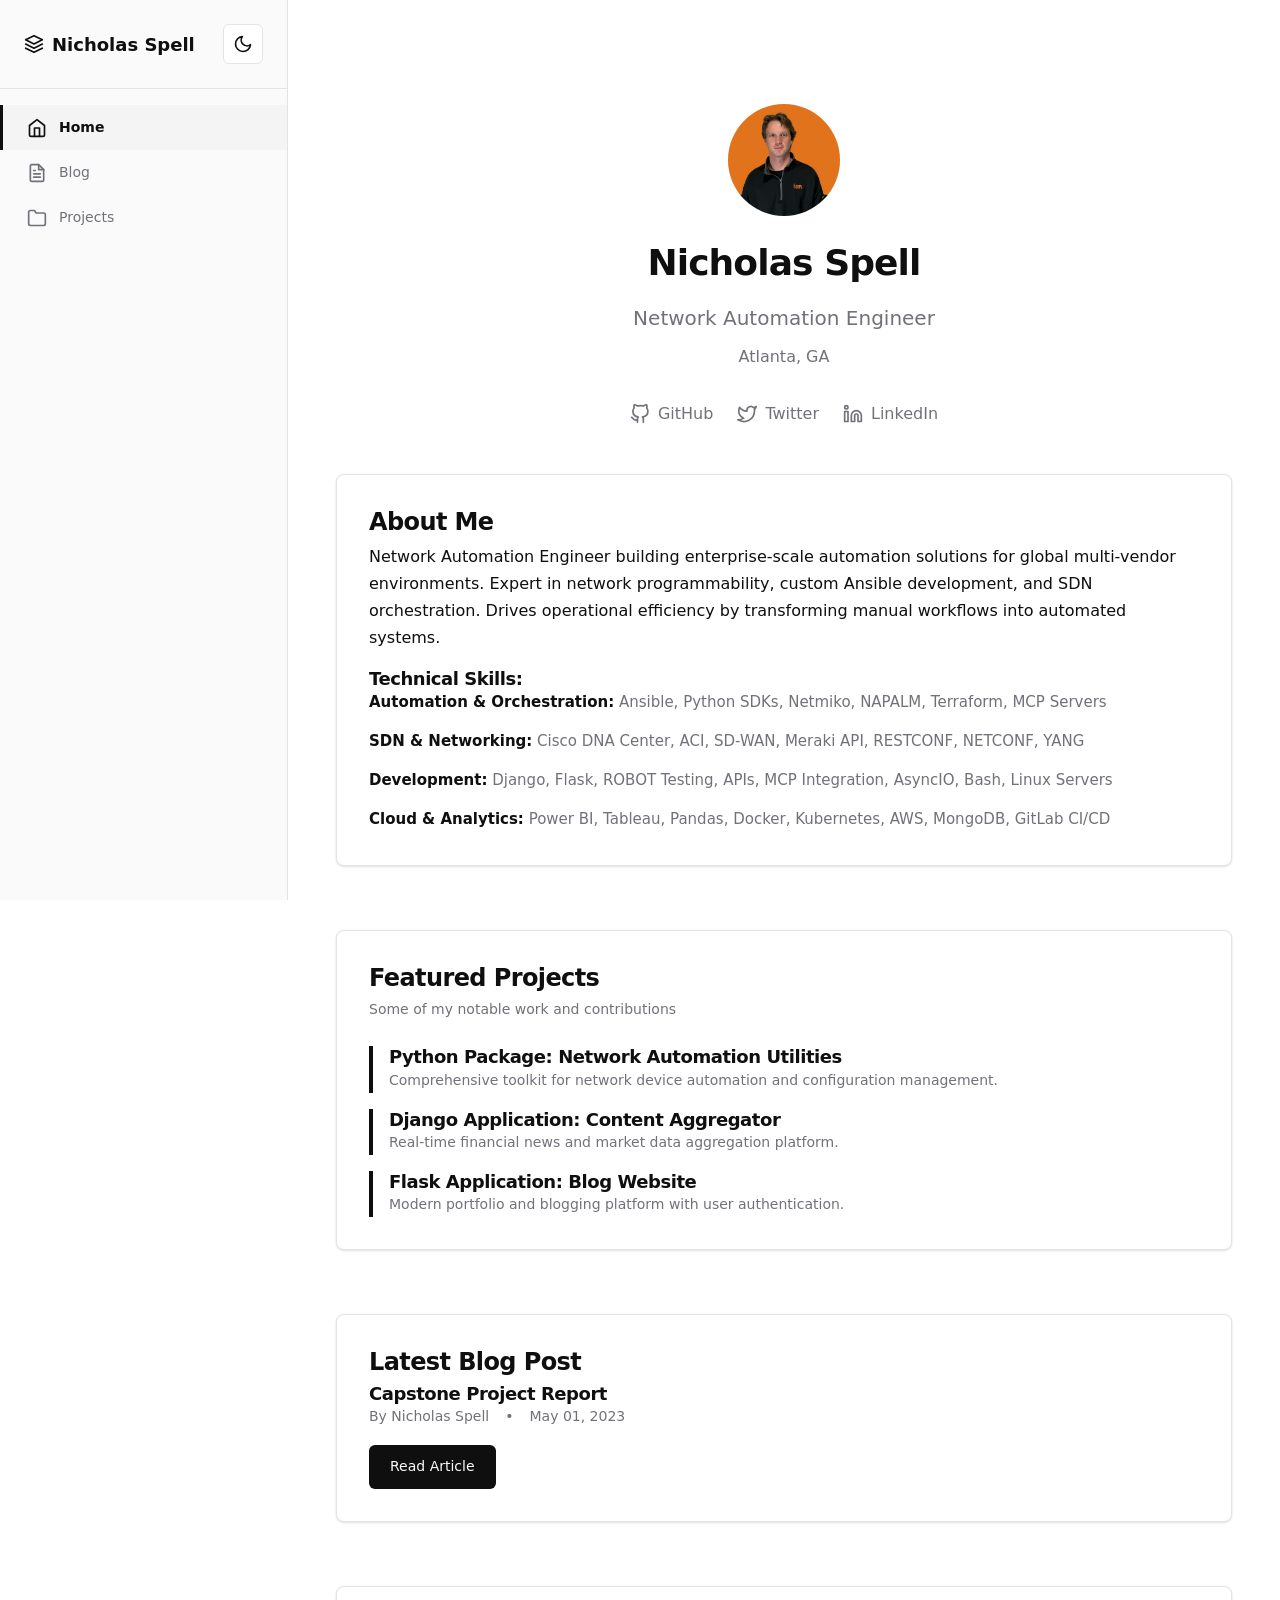
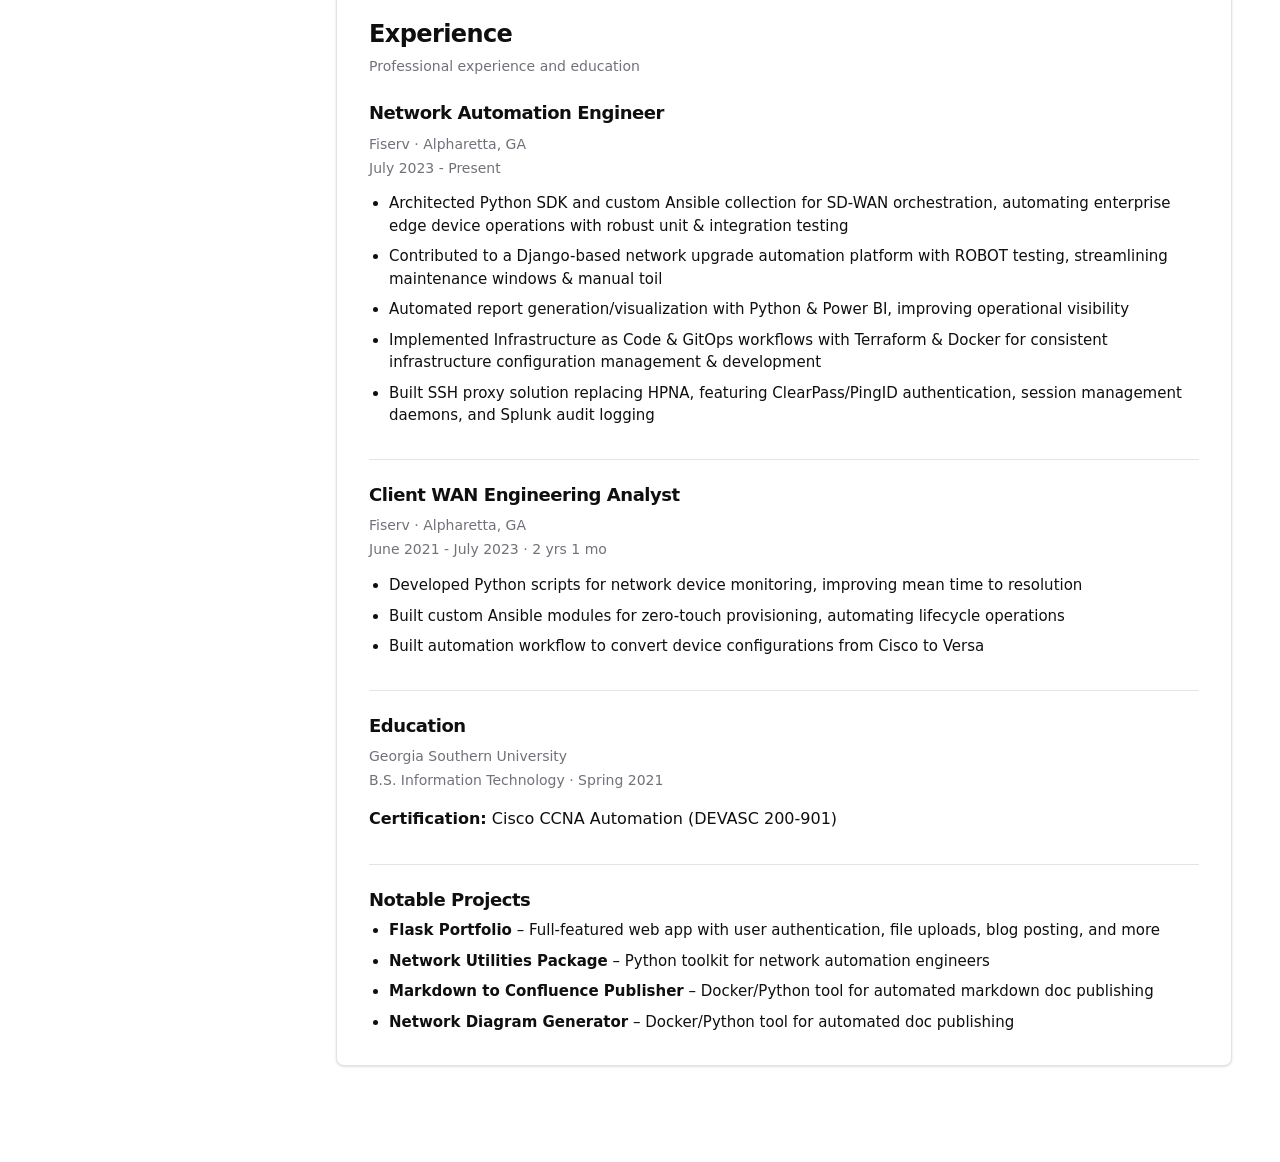
==== index.html @ b36ff725 "Add static portfolio site Rebuild the personal site as read-only HTML, CSS, and JavaScript. Posts li" ====
<!DOCTYPE html>
<html lang="en">
<head>
  <meta charset="utf-8">
  <meta name="viewport" content="width=device-width, initial-scale=1">
  <title>Nicholas Spell – Network Automation Engineer</title>
  <meta name="description" content="Portfolio of Nicholas Spell – network automation, Python, Ansible, and SDN. Projects, experience, and technical writing.">
  <meta name="theme-color" content="#0f0f0f">
  <link rel="icon" href="assets/favicon.ico">
  <link rel="stylesheet" href="style.css">
  <script>
    try {
      if (localStorage.getItem("theme") === "dark") {
        document.documentElement.setAttribute("data-theme", "dark");
      }
    } catch (e) {}
  </script>
</head>
<body>
  <div class="app">
    <aside class="sidebar">
      <div class="sidebar-header">
        <a class="brand" href="index.html">
          <svg xmlns="http://www.w3.org/2000/svg" width="24" height="24" viewBox="0 0 24 24" fill="none" stroke="currentColor" stroke-width="2" stroke-linecap="round" stroke-linejoin="round" aria-hidden="true">
            <path d="M12 2L2 7l10 5 10-5-10-5z"/>
            <path d="M2 17l10 5 10-5"/>
            <path d="M2 12l10 5 10-5"/>
          </svg>
          Nicholas Spell
        </a>
        <button class="theme-toggle" type="button" aria-label="Switch to dark theme">
          <svg xmlns="http://www.w3.org/2000/svg" width="20" height="20" viewBox="0 0 24 24" fill="none" stroke="currentColor" stroke-width="2" stroke-linecap="round" stroke-linejoin="round" aria-hidden="true">
            <path d="M21 12.79A9 9 0 1 1 11.21 3 7 7 0 0 0 21 12.79z"/>
          </svg>
        </button>
      </div>
      <nav class="nav" aria-label="Primary">
        <a class="nav-link active" href="index.html">
          <svg xmlns="http://www.w3.org/2000/svg" width="20" height="20" viewBox="0 0 24 24" fill="none" stroke="currentColor" stroke-width="2" stroke-linecap="round" stroke-linejoin="round" aria-hidden="true">
            <path d="M3 9l9-7 9 7v11a2 2 0 0 1-2 2H5a2 2 0 0 1-2-2z"/>
            <polyline points="9,22 9,12 15,12 15,22"/>
          </svg>
          Home
        </a>
        <a class="nav-link" href="blog.html">
          <svg xmlns="http://www.w3.org/2000/svg" width="20" height="20" viewBox="0 0 24 24" fill="none" stroke="currentColor" stroke-width="2" stroke-linecap="round" stroke-linejoin="round" aria-hidden="true">
            <path d="M14 2H6a2 2 0 0 0-2 2v16a2 2 0 0 0 2 2h12a2 2 0 0 0 2-2V8z"/>
            <polyline points="14,2 14,8 20,8"/>
            <line x1="16" y1="13" x2="8" y2="13"/>
            <line x1="16" y1="17" x2="8" y2="17"/>
            <polyline points="10,9 9,9 8,9"/>
          </svg>
          Blog
        </a>
        <a class="nav-link" href="projects.html">
          <svg xmlns="http://www.w3.org/2000/svg" width="20" height="20" viewBox="0 0 24 24" fill="none" stroke="currentColor" stroke-width="2" stroke-linecap="round" stroke-linejoin="round" aria-hidden="true">
            <path d="M22 19a2 2 0 0 1-2 2H4a2 2 0 0 1-2-2V5a2 2 0 0 1 2-2h5l2 3h9a2 2 0 0 1 2 2z"/>
          </svg>
          Projects
        </a>
      </nav>
    </aside>

    <main class="main">
      <div class="content">
        <header class="hero">
          <div class="avatar">
            <img src="assets/composite_pic.jpeg" alt="Nicholas Spell">
          </div>
          <h1>Nicholas Spell</h1>
          <p class="role">Network Automation Engineer</p>
          <p class="location">Atlanta, GA</p>
          <div class="socials">
            <a href="https://github.com/ns03444">
              <svg xmlns="http://www.w3.org/2000/svg" width="20" height="20" viewBox="0 0 24 24" fill="none" stroke="currentColor" stroke-width="2" stroke-linecap="round" stroke-linejoin="round" aria-hidden="true">
                <path d="M9 19c-5 1.5-5-2.5-7-3m14 6v-3.87a3.37 3.37 0 0 0-.94-2.61c3.14-.35 6.44-1.54 6.44-7A5.44 5.44 0 0 0 20 4.77 5.07 5.07 0 0 0 19.91 1S18.73.65 16 2.48a13.38 13.38 0 0 0-7 0C6.27.65 5.09 1 5.09 1A5.07 5.07 0 0 0 5 4.77a5.44 5.44 0 0 0-1.5 3.78c0 5.42 3.3 6.61 6.44 7A3.37 3.37 0 0 0 9 18.13V22"></path>
              </svg>
              GitHub
            </a>
            <a href="https://twitter.com/SpellNicholas">
              <svg xmlns="http://www.w3.org/2000/svg" width="20" height="20" viewBox="0 0 24 24" fill="none" stroke="currentColor" stroke-width="2" stroke-linecap="round" stroke-linejoin="round" aria-hidden="true">
                <path d="M23 3a10.9 10.9 0 0 1-3.14 1.53 4.48 4.48 0 0 0-7.86 3v1A10.66 10.66 0 0 1 3 4s-4 9 5 13a11.64 11.64 0 0 1-7 2c9 5 20 0 20-11.5a4.5 4.5 0 0 0-.08-.83A7.72 7.72 0 0 0 23 3z"></path>
              </svg>
              Twitter
            </a>
            <a href="https://www.linkedin.com/in/ns03444">
              <svg xmlns="http://www.w3.org/2000/svg" width="20" height="20" viewBox="0 0 24 24" fill="none" stroke="currentColor" stroke-width="2" stroke-linecap="round" stroke-linejoin="round" aria-hidden="true">
                <path d="M16 8a6 6 0 0 1 6 6v7h-4v-7a2 2 0 0 0-2-2 2 2 0 0 0-2 2v7h-4v-7a6 6 0 0 1 6-6z"></path>
                <rect x="2" y="9" width="4" height="12"></rect>
                <circle cx="4" cy="4" r="2"></circle>
              </svg>
              LinkedIn
            </a>
          </div>
        </header>

        <div class="stack">
          <section class="card">
            <h2>About Me</h2>
            <p>Network Automation Engineer building enterprise-scale automation solutions for global multi-vendor environments. Expert in network programmability, custom Ansible development, and SDN orchestration. Drives operational efficiency by transforming manual workflows into automated systems.</p>
            <h3>Technical Skills:</h3>
            <div class="skills">
              <p class="skill"><strong>Automation &amp; Orchestration:</strong> <span>Ansible, Python SDKs, Netmiko, NAPALM, Terraform, MCP Servers</span></p>
              <p class="skill"><strong>SDN &amp; Networking:</strong> <span>Cisco DNA Center, ACI, SD-WAN, Meraki API, RESTCONF, NETCONF, YANG</span></p>
              <p class="skill"><strong>Development:</strong> <span>Django, Flask, ROBOT Testing, APIs, MCP Integration, AsyncIO, Bash, Linux Servers</span></p>
              <p class="skill"><strong>Cloud &amp; Analytics:</strong> <span>Power BI, Tableau, Pandas, Docker, Kubernetes, AWS, MongoDB, GitLab CI/CD</span></p>
            </div>
          </section>

          <section class="card">
            <h2>Featured Projects</h2>
            <p class="card-lede">Some of my notable work and contributions</p>
            <div class="teasers">
              <div class="teaser">
                <h3><a href="https://github.com">Python Package: Network Automation Utilities</a></h3>
                <p>Comprehensive toolkit for network device automation and configuration management.</p>
              </div>
              <div class="teaser">
                <h3><a href="https://github.com">Django Application: Content Aggregator</a></h3>
                <p>Real-time financial news and market data aggregation platform.</p>
              </div>
              <div class="teaser">
                <h3><a href="https://github.com">Flask Application: Blog Website</a></h3>
                <p>Modern portfolio and blogging platform with user authentication.</p>
              </div>
            </div>
          </section>

          <section class="card">
            <h2>Latest Blog Post</h2>
            <h3><a href="assets/Final_Report_Spell.pdf">Capstone Project Report</a></h3>
            <p class="meta"><span>By Nicholas Spell</span><span>•</span><time datetime="2023-05-01">May 01, 2023</time></p>
            <a class="btn" href="assets/Final_Report_Spell.pdf">Read Article</a>
          </section>

          <section class="card">
            <h2>Experience</h2>
            <p class="card-lede">Professional experience and education</p>

            <div class="experience">
              <h3>Network Automation Engineer</h3>
              <p class="where">Fiserv · Alpharetta, GA</p>
              <p class="when">July 2023 - Present</p>
              <ul>
                <li>Architected Python SDK and custom Ansible collection for SD-WAN orchestration, automating enterprise edge device operations with robust unit &amp; integration testing</li>
                <li>Contributed to a Django-based network upgrade automation platform with ROBOT testing, streamlining maintenance windows &amp; manual toil</li>
                <li>Automated report generation/visualization with Python &amp; Power BI, improving operational visibility</li>
                <li>Implemented Infrastructure as Code &amp; GitOps workflows with Terraform &amp; Docker for consistent infrastructure configuration management &amp; development</li>
                <li>Built SSH proxy solution replacing HPNA, featuring ClearPass/PingID authentication, session management daemons, and Splunk audit logging</li>
              </ul>
            </div>

            <div class="experience">
              <h3>Client WAN Engineering Analyst</h3>
              <p class="where">Fiserv · Alpharetta, GA</p>
              <p class="when">June 2021 - July 2023 · 2 yrs 1 mo</p>
              <ul>
                <li>Developed Python scripts for network device monitoring, improving mean time to resolution</li>
                <li>Built custom Ansible modules for zero-touch provisioning, automating lifecycle operations</li>
                <li>Built automation workflow to convert device configurations from Cisco to Versa</li>
              </ul>
            </div>

            <div class="experience">
              <h3>Education</h3>
              <p class="where">Georgia Southern University</p>
              <p class="when">B.S. Information Technology · Spring 2021</p>
              <p><strong>Certification:</strong> Cisco CCNA Automation (DEVASC 200-901)</p>
            </div>

            <div class="experience">
              <h3>Notable Projects</h3>
              <ul>
                <li><strong>Flask Portfolio</strong> – Full-featured web app with user authentication, file uploads, blog posting, and more</li>
                <li><strong>Network Utilities Package</strong> – Python toolkit for network automation engineers</li>
                <li><strong>Markdown to Confluence Publisher</strong> – Docker/Python tool for automated markdown doc publishing</li>
                <li><strong>Network Diagram Generator</strong> – Docker/Python tool for automated doc publishing</li>
              </ul>
            </div>
          </section>
        </div>
      </div>
    </main>
  </div>
  <script src="script.js"></script>
</body>
</html>
---- style.css ----
/* Nicholas Spell — static portfolio
   Visual language follows the live site: near-black/off-white
   palette, sidebar layout, cards, light/dark via data-theme. */

:root {
  --background: #ffffff;
  --foreground: #0f0f0f;
  --card: #ffffff;
  --primary: #0f0f0f;
  --primary-foreground: #fafafa;
  --muted: #f4f4f5;
  --muted-foreground: #71717a;
  --accent: #f4f4f5;
  --border: #e4e4e7;
  --sidebar: #fafafa;
  --ring: #0f0f0f;
  --radius: 0.5rem;
  --shadow: 0 1px 3px rgb(0 0 0 / 0.1), 0 1px 2px -1px rgb(0 0 0 / 0.1);
  --shadow-hover: 0 10px 30px rgb(0 0 0 / 0.1);
  --sidebar-width: 18rem;
  --space: 1rem;
  --space-lg: 1.5rem;
  --space-xl: 2rem;
  --space-2xl: 4rem;
  --font: ui-sans-serif, system-ui, -apple-system, "Segoe UI", Roboto, "Helvetica Neue", Arial, sans-serif;
  --content-width: 72rem;
}

[data-theme="dark"] {
  --background: #0a0a0a;
  --foreground: #fafafa;
  --card: #0a0a0a;
  --primary: #fafafa;
  --primary-foreground: #0a0a0a;
  --muted: #262626;
  --muted-foreground: #a1a1aa;
  --accent: #262626;
  --border: #262626;
  --sidebar: #171717;
  --ring: #d4d4d8;
  --shadow: 0 1px 3px rgb(0 0 0 / 0.4);
  --shadow-hover: 0 10px 30px rgb(0 0 0 / 0.45);
}

*,
*::before,
*::after {
  box-sizing: border-box;
}

html {
  font-family: var(--font);
  line-height: 1.5;
  -webkit-text-size-adjust: 100%;
  overflow-x: clip;
}

body {
  margin: 0;
  color: var(--foreground);
  background: var(--background);
  overflow-x: clip;
}

h1, h2, h3, h4 {
  margin: 0;
  font-weight: 600;
  line-height: 1.25;
  letter-spacing: -0.025em;
  overflow-wrap: break-word;
}

h1 { font-size: 2.25rem; }
h2 { font-size: 1.5rem; }
h3 { font-size: 1.125rem; }

p {
  margin: 0 0 1rem;
  line-height: 1.7;
  overflow-wrap: break-word;
}

a {
  color: var(--primary);
  text-decoration: none;
}

a:hover {
  text-decoration: underline;
}

img {
  max-width: 100%;
  height: auto;
  display: block;
}

ul {
  margin: 0;
  padding-left: 1.25rem;
}

li + li {
  margin-top: 0.5rem;
}

/* Layout */

.app {
  display: flex;
  min-height: 100vh;
  min-height: 100dvh;
}

.sidebar {
  width: var(--sidebar-width);
  background: var(--sidebar);
  color: var(--foreground);
  border-right: 1px solid var(--border);
  position: sticky;
  top: 0;
  align-self: flex-start;
  height: 100vh;
  height: 100dvh;
  z-index: 40;
  display: flex;
  flex-direction: column;
  flex-shrink: 0;
}

.sidebar-header {
  display: flex;
  align-items: center;
  justify-content: space-between;
  gap: 0.75rem;
  padding: var(--space-lg);
  border-bottom: 1px solid var(--border);
}

.brand {
  display: flex;
  align-items: center;
  gap: 0.5rem;
  min-width: 0;
  font-size: 1.125rem;
  font-weight: 700;
  color: var(--foreground);
  text-decoration: none;
  white-space: nowrap;
}

.brand:hover {
  text-decoration: none;
}

.brand svg,
.nav-link svg {
  width: 1.25rem;
  height: 1.25rem;
  flex-shrink: 0;
}

.nav {
  padding: var(--space) 0;
}

.nav-link {
  display: flex;
  align-items: center;
  gap: 0.75rem;
  padding: 0.75rem var(--space-lg);
  color: var(--muted-foreground);
  font-size: 0.875rem;
  font-weight: 500;
  border-left: 3px solid transparent;
  text-decoration: none;
  transition: background-color 0.15s ease, color 0.15s ease;
}

.nav-link:hover {
  background: var(--accent);
  color: var(--foreground);
  text-decoration: none;
}

.nav-link.active {
  background: var(--accent);
  color: var(--foreground);
  border-left-color: var(--primary);
  font-weight: 600;
}

.main {
  flex: 1;
  min-width: 0;
  min-height: 100vh;
  min-height: 100dvh;
}

.content {
  width: 100%;
  max-width: var(--content-width);
  margin: 0 auto;
  padding: 2.5rem 3rem 4rem;
}

/* Theme toggle — lives in the header chrome so it never covers content */

.theme-toggle {
  flex-shrink: 0;
  width: 2.5rem;
  height: 2.5rem;
  display: inline-flex;
  align-items: center;
  justify-content: center;
  border-radius: 0.375rem;
  border: 1px solid var(--border);
  background: var(--background);
  color: var(--foreground);
  cursor: pointer;
}

.theme-toggle:hover {
  background: var(--accent);
}

.theme-toggle:focus-visible {
  outline: 2px solid var(--ring);
  outline-offset: 2px;
}

/* Hero */

.hero {
  text-align: center;
  padding: var(--space-2xl) 0 3rem;
}

.avatar {
  width: 7rem;
  height: 7rem;
  margin: 0 auto 1.5rem;
  border-radius: 9999px;
  overflow: hidden;
}

.avatar img {
  width: 100%;
  height: 100%;
  object-fit: cover;
}

.hero h1 {
  margin-bottom: 1rem;
}

.role {
  font-size: 1.25rem;
  color: var(--muted-foreground);
  margin-bottom: 0.5rem;
}

.location {
  color: var(--muted-foreground);
  margin-bottom: 2rem;
}

.socials {
  display: flex;
  justify-content: center;
  gap: 1.5rem;
  flex-wrap: wrap;
}

.socials a {
  display: inline-flex;
  align-items: center;
  gap: 0.5rem;
  color: var(--muted-foreground);
}

.socials a:hover {
  color: var(--foreground);
  text-decoration: none;
}

.socials svg {
  width: 1.25rem;
  height: 1.25rem;
}

/* Cards */

.stack {
  display: flex;
  flex-direction: column;
  gap: var(--space-2xl);
  padding-bottom: var(--space-xl);
}

.card {
  border: 1px solid var(--border);
  border-radius: var(--radius);
  background: var(--card);
  box-shadow: var(--shadow);
  padding: var(--space-xl);
}

.card h2 {
  margin-bottom: 0.35rem;
}

.card-lede {
  color: var(--muted-foreground);
  font-size: 0.875rem;
  margin-bottom: var(--space-lg);
}

.skills {
  display: flex;
  flex-direction: column;
  gap: 0.85rem;
}

.skill {
  font-size: 0.9375rem;
  margin: 0;
}

.skill span {
  color: var(--muted-foreground);
}

.teasers {
  display: flex;
  flex-direction: column;
  gap: 1rem;
}

.teaser {
  border-left: 4px solid var(--primary);
  padding-left: 1rem;
}

.teaser p {
  margin: 0;
  font-size: 0.875rem;
  color: var(--muted-foreground);
}

.meta {
  display: flex;
  align-items: center;
  flex-wrap: wrap;
  gap: 0.5rem 1rem;
  font-size: 0.875rem;
  color: var(--muted-foreground);
  margin-bottom: 1rem;
}

.experience + .experience {
  margin-top: 2rem;
  padding-top: 1.5rem;
  border-top: 1px solid var(--border);
}

.experience h3 {
  font-size: 1.125rem;
  margin-bottom: 0.5rem;
}

.experience .where,
.experience .when {
  font-size: 0.875rem;
  color: var(--muted-foreground);
  margin: 0;
}

.experience .when {
  margin-bottom: 0.75rem;
}

.experience ul {
  font-size: 0.9375rem;
}

/* Buttons */

.btn {
  display: inline-flex;
  align-items: center;
  justify-content: center;
  gap: 0.5rem;
  min-height: 2.75rem;
  padding: 0.5rem 1.25rem;
  border-radius: 0.375rem;
  border: 1px solid transparent;
  background: var(--primary);
  color: var(--primary-foreground);
  font-size: 0.875rem;
  font-weight: 500;
  text-decoration: none;
  cursor: pointer;
}

.btn:hover {
  opacity: 0.9;
  text-decoration: none;
}

.btn:focus-visible {
  outline: 2px solid var(--ring);
  outline-offset: 2px;
}

/* Projects page */

.page-title {
  margin-bottom: 2rem;
}

.page-lede {
  color: var(--muted-foreground);
  margin: -1.4rem 0 2rem;
}

.projects {
  display: flex;
  flex-direction: column;
  gap: 1.5rem;
}

.project h2 {
  font-size: 1.25rem;
  margin-bottom: 0.75rem;
}

.project p {
  margin: 0;
  color: var(--muted-foreground);
}

/* Blog list */

.blog-grid {
  display: grid;
  grid-template-columns: repeat(2, minmax(0, 1fr));
  gap: 2rem;
}

.blog-card {
  display: flex;
  flex-direction: column;
  border: 1px solid var(--border);
  border-radius: 0.75rem;
  background: var(--card);
  box-shadow: var(--shadow);
  padding: var(--space-lg);
  transition: transform 0.2s ease, box-shadow 0.2s ease;
}

.blog-card:hover {
  transform: translateY(-4px);
  box-shadow: var(--shadow-hover);
}

.blog-card .meta {
  justify-content: space-between;
  margin-bottom: 1rem;
}

.blog-card h2 {
  font-size: 1.3rem;
  margin-bottom: 1rem;
}

.blog-card h2 a {
  color: var(--foreground);
}

.blog-card h2 a:hover {
  text-decoration: none;
  opacity: 0.75;
}

.blog-card .excerpt {
  color: var(--muted-foreground);
  margin-bottom: 1.5rem;
  flex: 1;
}

.read-more {
  color: var(--foreground);
  font-weight: 500;
  font-size: 0.875rem;
}

.read-more:hover {
  text-decoration: none;
  opacity: 0.75;
}

/* Post page */

.article {
  width: 100%;
  max-width: 52rem;
  margin: 0 auto;
  padding: var(--space-xl);
  border: 1px solid var(--border);
  border-radius: var(--radius);
  background: var(--card);
  box-shadow: var(--shadow);
}

.article-header {
  margin-bottom: 2rem;
  padding-bottom: 1.5rem;
  border-bottom: 1px solid var(--border);
}

.article-header .meta {
  flex-direction: column;
  align-items: flex-start;
  gap: 0.35rem;
  margin: 0;
}

.article-body h1 {
  margin-bottom: 1.5rem;
}

.article-body p {
  font-size: 1.05rem;
}

.attachment {
  margin-top: 2.5rem;
  padding-top: 1.5rem;
  border-top: 1px solid var(--border);
}

/* Wide desktop: fill the main column */

@media (min-width: 1400px) {
  :root {
    --content-width: 80rem;
  }

  .content {
    padding: 3rem 4rem 5rem;
  }

  .card {
    padding: 2rem 2.25rem;
  }
}

/* Tablet and below: top chrome, full-width content */

@media (max-width: 900px) {
  .app {
    flex-direction: column;
  }

  .sidebar {
    position: sticky;
    top: 0;
    width: 100%;
    height: auto;
    border-right: none;
    border-bottom: 1px solid var(--border);
    background: var(--sidebar);
  }

  .sidebar-header {
    padding: 0.75rem 1rem;
    padding-left: max(1rem, env(safe-area-inset-left));
    padding-right: max(1rem, env(safe-area-inset-right));
  }

  .brand {
    font-size: 1.05rem;
  }

  .nav {
    display: flex;
    width: 100%;
    padding: 0;
  }

  .nav-link {
    flex: 1;
    justify-content: center;
    min-height: 2.75rem;
    padding: 0.65rem 0.5rem;
    border-left: none;
    border-bottom: 2px solid transparent;
  }

  .nav-link.active {
    border-left: none;
    border-bottom-color: var(--primary);
  }

  .main {
    min-height: 0;
  }

  .content {
    max-width: none;
    padding: 1.25rem 1rem 3rem;
    padding-left: max(1rem, env(safe-area-inset-left));
    padding-right: max(1rem, env(safe-area-inset-right));
    padding-bottom: max(3rem, env(safe-area-inset-bottom));
  }

  .hero {
    padding: 1.5rem 0 1.75rem;
  }

  .hero h1 {
    font-size: 1.85rem;
  }

  .avatar {
    width: 5.5rem;
    height: 5.5rem;
    margin-bottom: 1rem;
  }

  .card {
    padding: 1.25rem;
  }

  .stack {
    gap: 1.25rem;
  }

  .blog-grid {
    grid-template-columns: 1fr;
    gap: 1.25rem;
  }

  .article {
    padding: 1.25rem;
    max-width: none;
  }

  .socials {
    gap: 0.75rem;
  }

  .socials a {
    min-height: 2.75rem;
    padding: 0.35rem 0.75rem;
  }

  .btn {
    min-height: 2.75rem;
  }
}

/* Small phones */

@media (max-width: 480px) {
  h1 { font-size: 1.75rem; }
  h2 { font-size: 1.25rem; }

  .page-title {
    margin-bottom: 1.25rem;
  }

  .skill strong {
    display: block;
    margin-bottom: 0.15rem;
  }

  .blog-card .meta {
    flex-direction: column;
    align-items: flex-start;
    gap: 0.2rem;
  }

  .attachment .btn {
    width: 100%;
  }
}
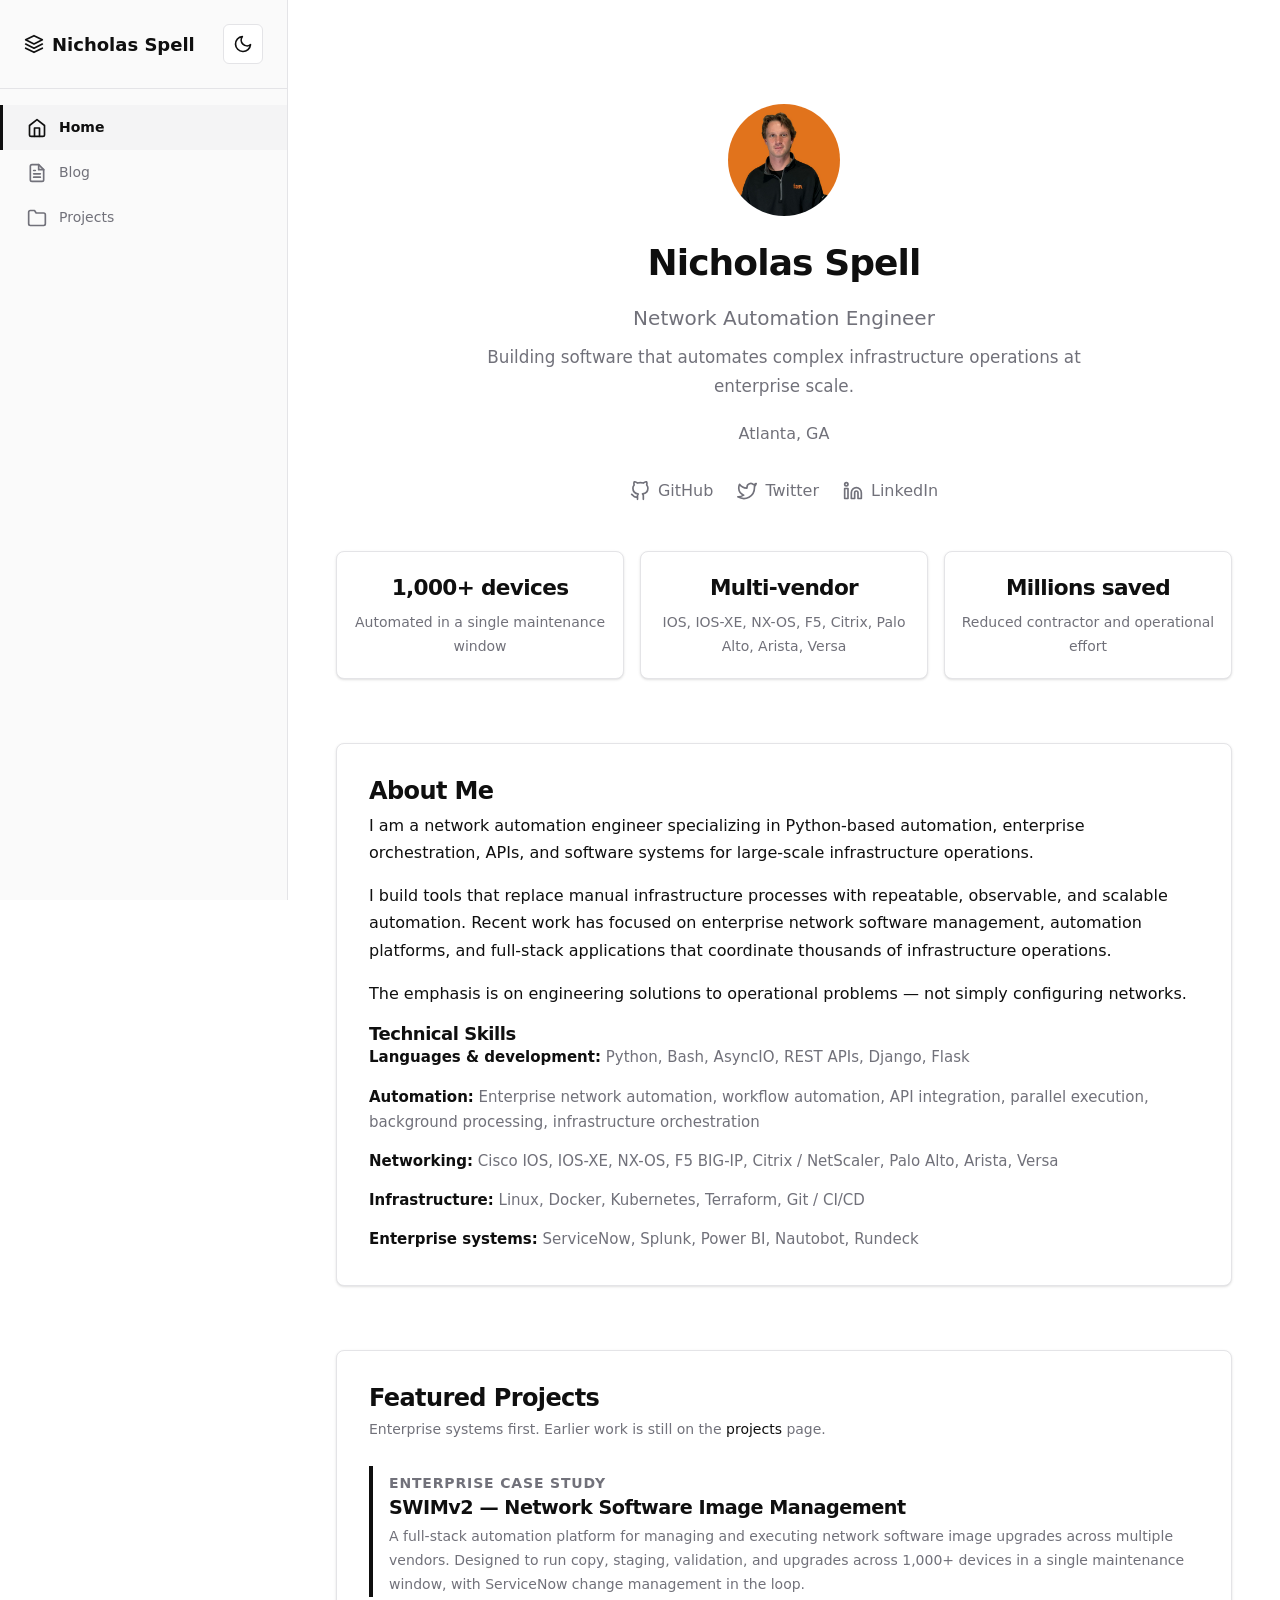
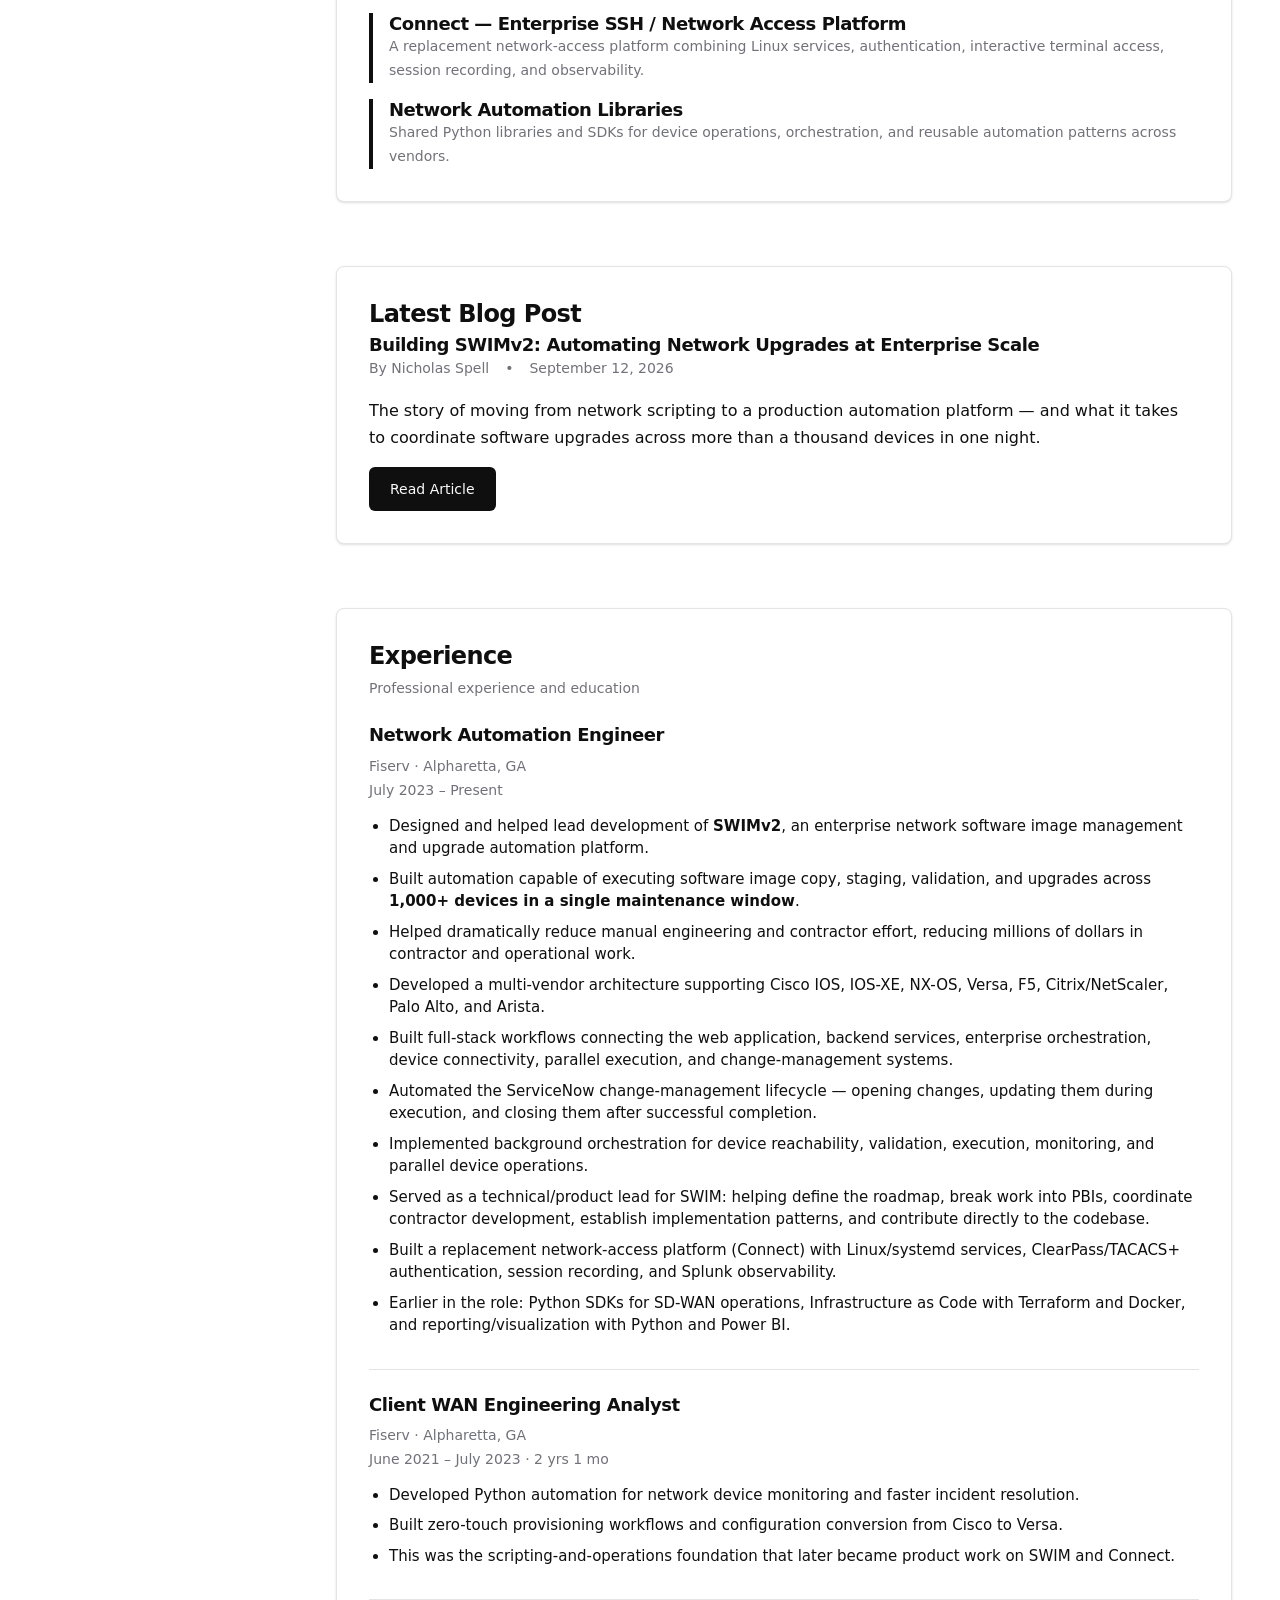
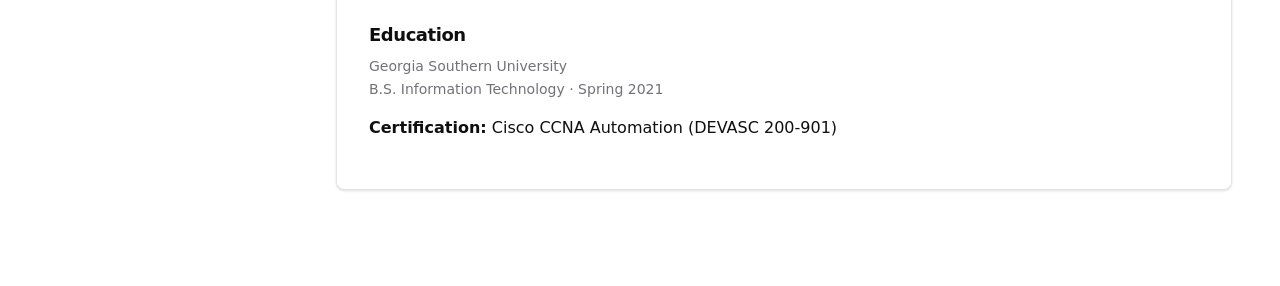
==== commit 5c33187f: "Refresh portfolio content around SWIMv2 Reposition the site around enterprise automation software: S" ====
--- a/index.html
+++ b/index.html
@@ -4,7 +4,7 @@
   <meta charset="utf-8">
   <meta name="viewport" content="width=device-width, initial-scale=1">
   <title>Nicholas Spell – Network Automation Engineer</title>
-  <meta name="description" content="Portfolio of Nicholas Spell – network automation, Python, Ansible, and SDN. Projects, experience, and technical writing.">
+  <meta name="description" content="Network automation engineer building enterprise infrastructure software. SWIMv2, 1,000+ device upgrades, multi-vendor orchestration, and measurable operational impact.">
   <meta name="theme-color" content="#0f0f0f">
   <link rel="icon" href="assets/favicon.ico">
   <link rel="stylesheet" href="style.css">
@@ -69,6 +69,7 @@
           </div>
           <h1>Nicholas Spell</h1>
           <p class="role">Network Automation Engineer</p>
+          <p class="hero-lede">Building software that automates complex infrastructure operations at enterprise scale.</p>
           <p class="location">Atlanta, GA</p>
           <div class="socials">
             <a href="https://github.com/ns03444">
@@ -94,43 +95,63 @@
           </div>
         </header>
 
+        <div class="proof" aria-label="Highlights">
+          <div class="proof-item">
+            <strong>1,000+ devices</strong>
+            <span>Automated in a single maintenance window</span>
+          </div>
+          <div class="proof-item">
+            <strong>Multi-vendor</strong>
+            <span>IOS, IOS-XE, NX-OS, F5, Citrix, Palo Alto, Arista, Versa</span>
+          </div>
+          <div class="proof-item">
+            <strong>Millions saved</strong>
+            <span>Reduced contractor and operational effort</span>
+          </div>
+        </div>
+
         <div class="stack">
           <section class="card">
             <h2>About Me</h2>
-            <p>Network Automation Engineer building enterprise-scale automation solutions for global multi-vendor environments. Expert in network programmability, custom Ansible development, and SDN orchestration. Drives operational efficiency by transforming manual workflows into automated systems.</p>
-            <h3>Technical Skills:</h3>
+            <p>I am a network automation engineer specializing in Python-based automation, enterprise orchestration, APIs, and software systems for large-scale infrastructure operations.</p>
+            <p>I build tools that replace manual infrastructure processes with repeatable, observable, and scalable automation. Recent work has focused on enterprise network software management, automation platforms, and full-stack applications that coordinate thousands of infrastructure operations.</p>
+            <p>The emphasis is on engineering solutions to operational problems — not simply configuring networks.</p>
+            <h3>Technical Skills</h3>
             <div class="skills">
-              <p class="skill"><strong>Automation &amp; Orchestration:</strong> <span>Ansible, Python SDKs, Netmiko, NAPALM, Terraform, MCP Servers</span></p>
-              <p class="skill"><strong>SDN &amp; Networking:</strong> <span>Cisco DNA Center, ACI, SD-WAN, Meraki API, RESTCONF, NETCONF, YANG</span></p>
-              <p class="skill"><strong>Development:</strong> <span>Django, Flask, ROBOT Testing, APIs, MCP Integration, AsyncIO, Bash, Linux Servers</span></p>
-              <p class="skill"><strong>Cloud &amp; Analytics:</strong> <span>Power BI, Tableau, Pandas, Docker, Kubernetes, AWS, MongoDB, GitLab CI/CD</span></p>
+              <p class="skill"><strong>Languages &amp; development:</strong> <span>Python, Bash, AsyncIO, REST APIs, Django, Flask</span></p>
+              <p class="skill"><strong>Automation:</strong> <span>Enterprise network automation, workflow automation, API integration, parallel execution, background processing, infrastructure orchestration</span></p>
+              <p class="skill"><strong>Networking:</strong> <span>Cisco IOS, IOS-XE, NX-OS, F5 BIG-IP, Citrix / NetScaler, Palo Alto, Arista, Versa</span></p>
+              <p class="skill"><strong>Infrastructure:</strong> <span>Linux, Docker, Kubernetes, Terraform, Git / CI/CD</span></p>
+              <p class="skill"><strong>Enterprise systems:</strong> <span>ServiceNow, Splunk, Power BI, Nautobot, Rundeck</span></p>
             </div>
           </section>
 
           <section class="card">
             <h2>Featured Projects</h2>
-            <p class="card-lede">Some of my notable work and contributions</p>
+            <p class="card-lede">Enterprise systems first. Earlier work is still on the <a href="projects.html">projects</a> page.</p>
             <div class="teasers">
-              <div class="teaser">
-                <h3><a href="https://github.com">Python Package: Network Automation Utilities</a></h3>
-                <p>Comprehensive toolkit for network device automation and configuration management.</p>
+              <div class="teaser featured">
+                <p class="project-kicker">Enterprise case study</p>
+                <h3><a href="swim.html">SWIMv2 — Network Software Image Management</a></h3>
+                <p>A full-stack automation platform for managing and executing network software image upgrades across multiple vendors. Designed to run copy, staging, validation, and upgrades across 1,000+ devices in a single maintenance window, with ServiceNow change management in the loop.</p>
               </div>
               <div class="teaser">
-                <h3><a href="https://github.com">Django Application: Content Aggregator</a></h3>
-                <p>Real-time financial news and market data aggregation platform.</p>
+                <h3><a href="projects.html#connect">Connect — Enterprise SSH / Network Access Platform</a></h3>
+                <p>A replacement network-access platform combining Linux services, authentication, interactive terminal access, session recording, and observability.</p>
               </div>
               <div class="teaser">
-                <h3><a href="https://github.com">Flask Application: Blog Website</a></h3>
-                <p>Modern portfolio and blogging platform with user authentication.</p>
+                <h3><a href="projects.html#libraries">Network Automation Libraries</a></h3>
+                <p>Shared Python libraries and SDKs for device operations, orchestration, and reusable automation patterns across vendors.</p>
               </div>
             </div>
           </section>
 
           <section class="card">
             <h2>Latest Blog Post</h2>
-            <h3><a href="assets/Final_Report_Spell.pdf">Capstone Project Report</a></h3>
-            <p class="meta"><span>By Nicholas Spell</span><span>•</span><time datetime="2023-05-01">May 01, 2023</time></p>
-            <a class="btn" href="assets/Final_Report_Spell.pdf">Read Article</a>
+            <h3><a href="posts/building-swimv2.html">Building SWIMv2: Automating Network Upgrades at Enterprise Scale</a></h3>
+            <p class="meta"><span>By Nicholas Spell</span><span>•</span><time datetime="2026-09-12">September 12, 2026</time></p>
+            <p>The story of moving from network scripting to a production automation platform — and what it takes to coordinate software upgrades across more than a thousand devices in one night.</p>
+            <a class="btn" href="posts/building-swimv2.html">Read Article</a>
           </section>
 
           <section class="card">
@@ -140,24 +161,29 @@
             <div class="experience">
               <h3>Network Automation Engineer</h3>
               <p class="where">Fiserv · Alpharetta, GA</p>
-              <p class="when">July 2023 - Present</p>
+              <p class="when">July 2023 – Present</p>
               <ul>
-                <li>Architected Python SDK and custom Ansible collection for SD-WAN orchestration, automating enterprise edge device operations with robust unit &amp; integration testing</li>
-                <li>Contributed to a Django-based network upgrade automation platform with ROBOT testing, streamlining maintenance windows &amp; manual toil</li>
-                <li>Automated report generation/visualization with Python &amp; Power BI, improving operational visibility</li>
-                <li>Implemented Infrastructure as Code &amp; GitOps workflows with Terraform &amp; Docker for consistent infrastructure configuration management &amp; development</li>
-                <li>Built SSH proxy solution replacing HPNA, featuring ClearPass/PingID authentication, session management daemons, and Splunk audit logging</li>
+                <li>Designed and helped lead development of <strong>SWIMv2</strong>, an enterprise network software image management and upgrade automation platform.</li>
+                <li>Built automation capable of executing software image copy, staging, validation, and upgrades across <strong>1,000+ devices in a single maintenance window</strong>.</li>
+                <li>Helped dramatically reduce manual engineering and contractor effort, reducing millions of dollars in contractor and operational work.</li>
+                <li>Developed a multi-vendor architecture supporting Cisco IOS, IOS-XE, NX-OS, Versa, F5, Citrix/NetScaler, Palo Alto, and Arista.</li>
+                <li>Built full-stack workflows connecting the web application, backend services, enterprise orchestration, device connectivity, parallel execution, and change-management systems.</li>
+                <li>Automated the ServiceNow change-management lifecycle — opening changes, updating them during execution, and closing them after successful completion.</li>
+                <li>Implemented background orchestration for device reachability, validation, execution, monitoring, and parallel device operations.</li>
+                <li>Served as a technical/product lead for SWIM: helping define the roadmap, break work into PBIs, coordinate contractor development, establish implementation patterns, and contribute directly to the codebase.</li>
+                <li>Built a replacement network-access platform (Connect) with Linux/systemd services, ClearPass/TACACS+ authentication, session recording, and Splunk observability.</li>
+                <li>Earlier in the role: Python SDKs for SD-WAN operations, Infrastructure as Code with Terraform and Docker, and reporting/visualization with Python and Power BI.</li>
               </ul>
             </div>
 
             <div class="experience">
               <h3>Client WAN Engineering Analyst</h3>
               <p class="where">Fiserv · Alpharetta, GA</p>
-              <p class="when">June 2021 - July 2023 · 2 yrs 1 mo</p>
+              <p class="when">June 2021 – July 2023 · 2 yrs 1 mo</p>
               <ul>
-                <li>Developed Python scripts for network device monitoring, improving mean time to resolution</li>
-                <li>Built custom Ansible modules for zero-touch provisioning, automating lifecycle operations</li>
-                <li>Built automation workflow to convert device configurations from Cisco to Versa</li>
+                <li>Developed Python automation for network device monitoring and faster incident resolution.</li>
+                <li>Built zero-touch provisioning workflows and configuration conversion from Cisco to Versa.</li>
+                <li>This was the scripting-and-operations foundation that later became product work on SWIM and Connect.</li>
               </ul>
             </div>
 
@@ -166,16 +192,6 @@
               <p class="where">Georgia Southern University</p>
               <p class="when">B.S. Information Technology · Spring 2021</p>
               <p><strong>Certification:</strong> Cisco CCNA Automation (DEVASC 200-901)</p>
-            </div>
-
-            <div class="experience">
-              <h3>Notable Projects</h3>
-              <ul>
-                <li><strong>Flask Portfolio</strong> – Full-featured web app with user authentication, file uploads, blog posting, and more</li>
-                <li><strong>Network Utilities Package</strong> – Python toolkit for network automation engineers</li>
-                <li><strong>Markdown to Confluence Publisher</strong> – Docker/Python tool for automated markdown doc publishing</li>
-                <li><strong>Network Diagram Generator</strong> – Docker/Python tool for automated doc publishing</li>
-              </ul>
             </div>
           </section>
         </div>
--- a/style.css
+++ b/style.css
@@ -260,6 +260,13 @@
   margin-bottom: 0.5rem;
 }
 
+.hero-lede {
+  max-width: 38rem;
+  margin: 0 auto 1.25rem;
+  color: var(--muted-foreground);
+  font-size: 1.05rem;
+}
+
 .location {
   color: var(--muted-foreground);
   margin-bottom: 2rem;
@@ -430,6 +437,10 @@
   gap: 1.5rem;
 }
 
+.project {
+  scroll-margin-top: 5.5rem;
+}
+
 .project h2 {
   font-size: 1.25rem;
   margin-bottom: 0.75rem;
@@ -540,6 +551,187 @@
   border-top: 1px solid var(--border);
 }
 
+/* Proof stats, workflow, architecture — same tokens, extra structure */
+
+.proof {
+  display: grid;
+  grid-template-columns: repeat(3, minmax(0, 1fr));
+  gap: 1rem;
+  margin: 0 0 var(--space-2xl);
+}
+
+.proof-item {
+  border: 1px solid var(--border);
+  border-radius: var(--radius);
+  background: var(--card);
+  box-shadow: var(--shadow);
+  padding: 1.25rem 1rem;
+  text-align: center;
+}
+
+.proof-item strong {
+  display: block;
+  font-size: 1.35rem;
+  letter-spacing: -0.03em;
+  margin-bottom: 0.35rem;
+}
+
+.proof-item span {
+  color: var(--muted-foreground);
+  font-size: 0.875rem;
+}
+
+.project-kicker {
+  font-size: 0.75rem;
+  font-weight: 600;
+  letter-spacing: 0.06em;
+  text-transform: uppercase;
+  color: var(--muted-foreground);
+  margin: 0 0 0.4rem;
+}
+
+.teaser.featured h3 {
+  font-size: 1.2rem;
+}
+
+.teaser.featured p {
+  margin-top: 0.35rem;
+}
+
+.vendors {
+  display: flex;
+  flex-wrap: wrap;
+  gap: 0.45rem;
+  margin: 0.75rem 0 0;
+}
+
+.vendor {
+  display: inline-block;
+  font-size: 0.8125rem;
+  padding: 0.28rem 0.65rem;
+  border: 1px solid var(--border);
+  border-radius: 999px;
+  color: var(--muted-foreground);
+  background: var(--muted);
+}
+
+.workflow {
+  display: grid;
+  grid-template-columns: repeat(4, minmax(0, 1fr));
+  gap: 0.65rem;
+  margin: 1rem 0 0;
+}
+
+.workflow-step {
+  border: 1px solid var(--border);
+  border-radius: var(--radius);
+  padding: 0.85rem 0.8rem;
+  background: var(--muted);
+  font-size: 0.8125rem;
+  color: var(--muted-foreground);
+}
+
+.workflow-step strong {
+  display: block;
+  color: var(--foreground);
+  font-size: 0.875rem;
+  margin-bottom: 0.3rem;
+}
+
+.arch {
+  display: flex;
+  flex-wrap: wrap;
+  align-items: center;
+  gap: 0.45rem 0.55rem;
+  margin: 1rem 0 0.5rem;
+}
+
+.arch-node {
+  border: 1px solid var(--border);
+  border-radius: var(--radius);
+  padding: 0.65rem 0.9rem;
+  background: var(--muted);
+  font-size: 0.875rem;
+  font-weight: 600;
+}
+
+.arch-arrow {
+  color: var(--muted-foreground);
+  font-size: 0.9rem;
+}
+
+.challenges {
+  display: grid;
+  grid-template-columns: repeat(2, minmax(0, 1fr));
+  gap: 0.75rem;
+  margin-top: 1rem;
+}
+
+.challenge {
+  border: 1px solid var(--border);
+  border-radius: var(--radius);
+  padding: 0.85rem 1rem;
+  font-size: 0.9rem;
+  background: var(--card);
+}
+
+.challenge strong {
+  display: block;
+  margin-bottom: 0.25rem;
+}
+
+.challenge span {
+  color: var(--muted-foreground);
+  font-size: 0.875rem;
+}
+
+.split {
+  display: grid;
+  grid-template-columns: repeat(2, minmax(0, 1fr));
+  gap: 1rem;
+  margin-top: 1rem;
+}
+
+.split h3 {
+  margin-bottom: 0.5rem;
+}
+
+.split p {
+  margin: 0;
+  color: var(--muted-foreground);
+  font-size: 0.9375rem;
+}
+
+.section-label {
+  font-size: 0.75rem;
+  font-weight: 600;
+  letter-spacing: 0.08em;
+  text-transform: uppercase;
+  color: var(--muted-foreground);
+  margin: 2.25rem 0 1rem;
+}
+
+.article-body h2 {
+  margin: 2rem 0 0.75rem;
+  font-size: 1.25rem;
+}
+
+.article-body h3 {
+  margin: 1.5rem 0 0.5rem;
+}
+
+.article-body ul {
+  margin: 0 0 1.25rem;
+  font-size: 1.05rem;
+}
+
+.cta-row {
+  display: flex;
+  flex-wrap: wrap;
+  gap: 0.75rem;
+  margin-top: 1.25rem;
+}
+
 /* Wide desktop: fill the main column */
 
 @media (min-width: 1400px) {
@@ -647,6 +839,19 @@
     max-width: none;
   }
 
+  .proof {
+    grid-template-columns: 1fr;
+  }
+
+  .workflow {
+    grid-template-columns: repeat(2, minmax(0, 1fr));
+  }
+
+  .challenges,
+  .split {
+    grid-template-columns: 1fr;
+  }
+
   .socials {
     gap: 0.75rem;
   }
@@ -685,4 +890,12 @@
   .attachment .btn {
     width: 100%;
   }
-}
+
+  .workflow {
+    grid-template-columns: 1fr;
+  }
+
+  .proof-item strong {
+    font-size: 1.2rem;
+  }
+}
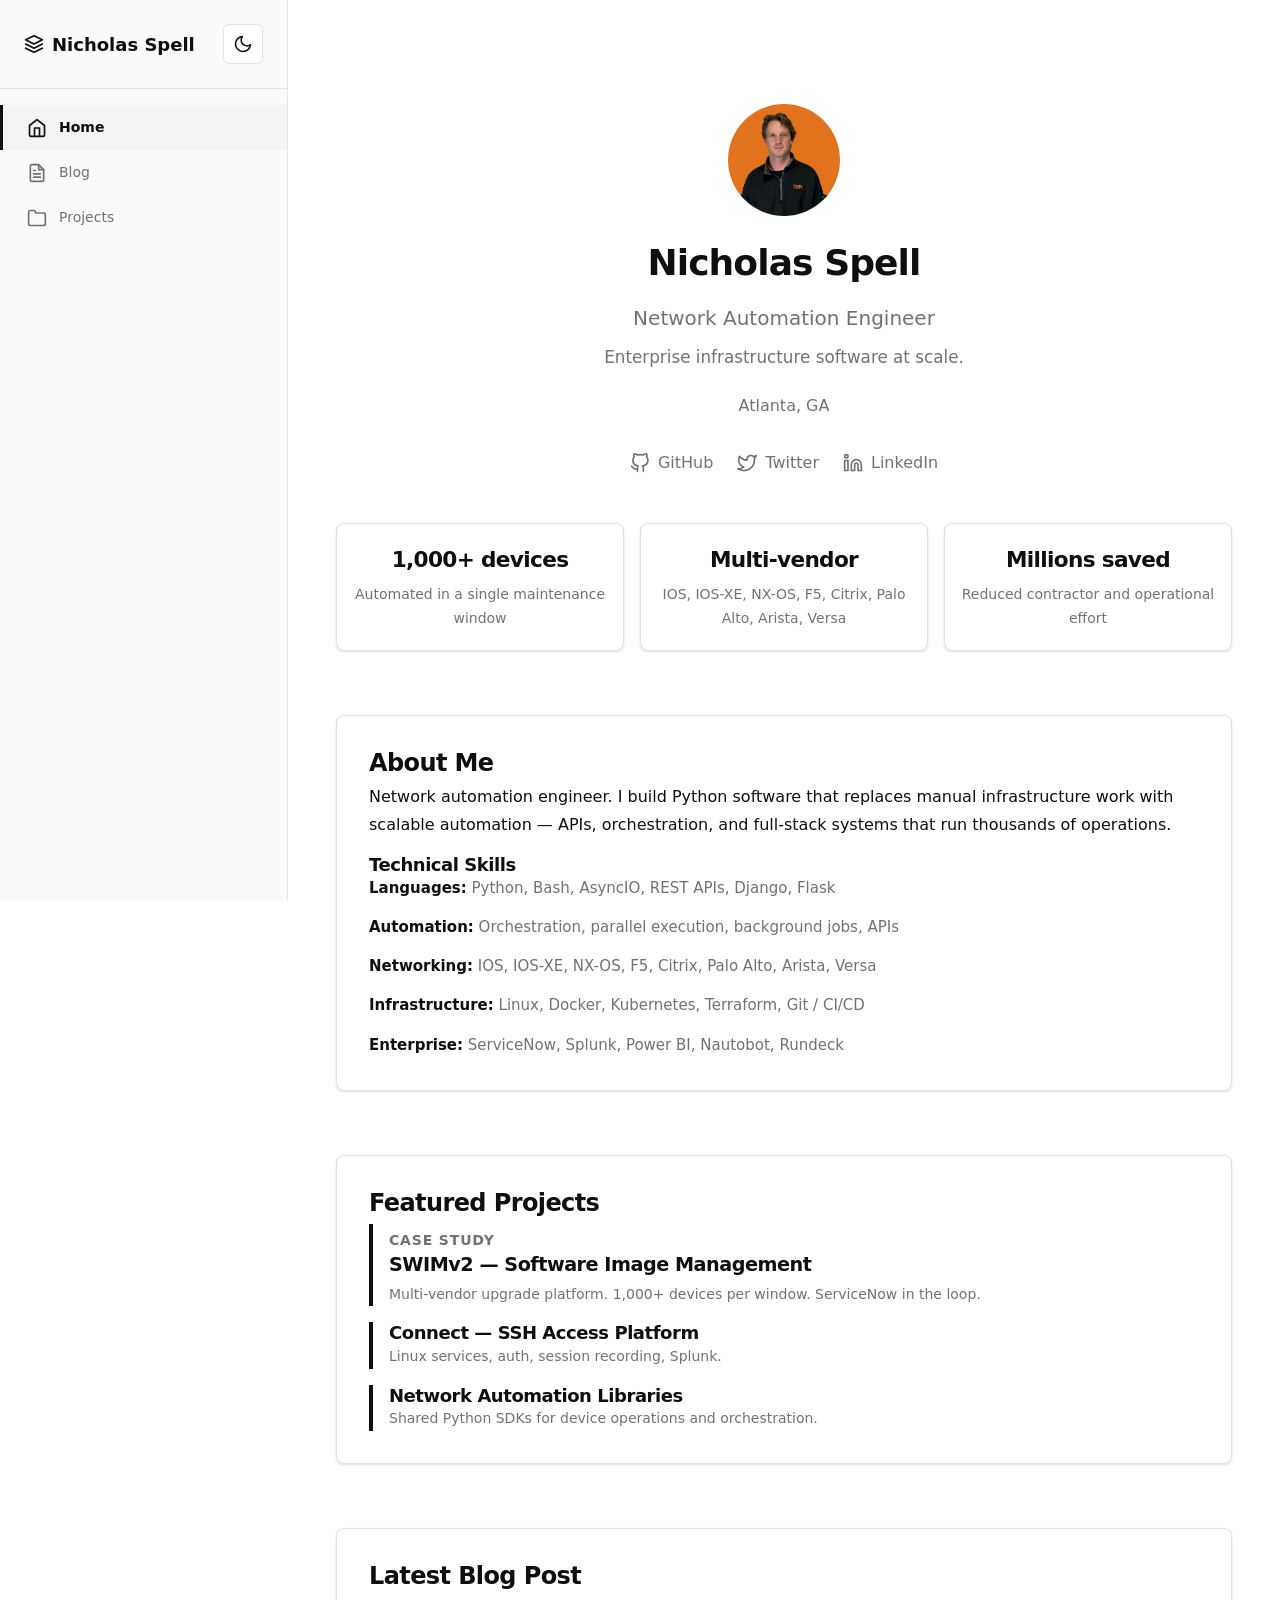
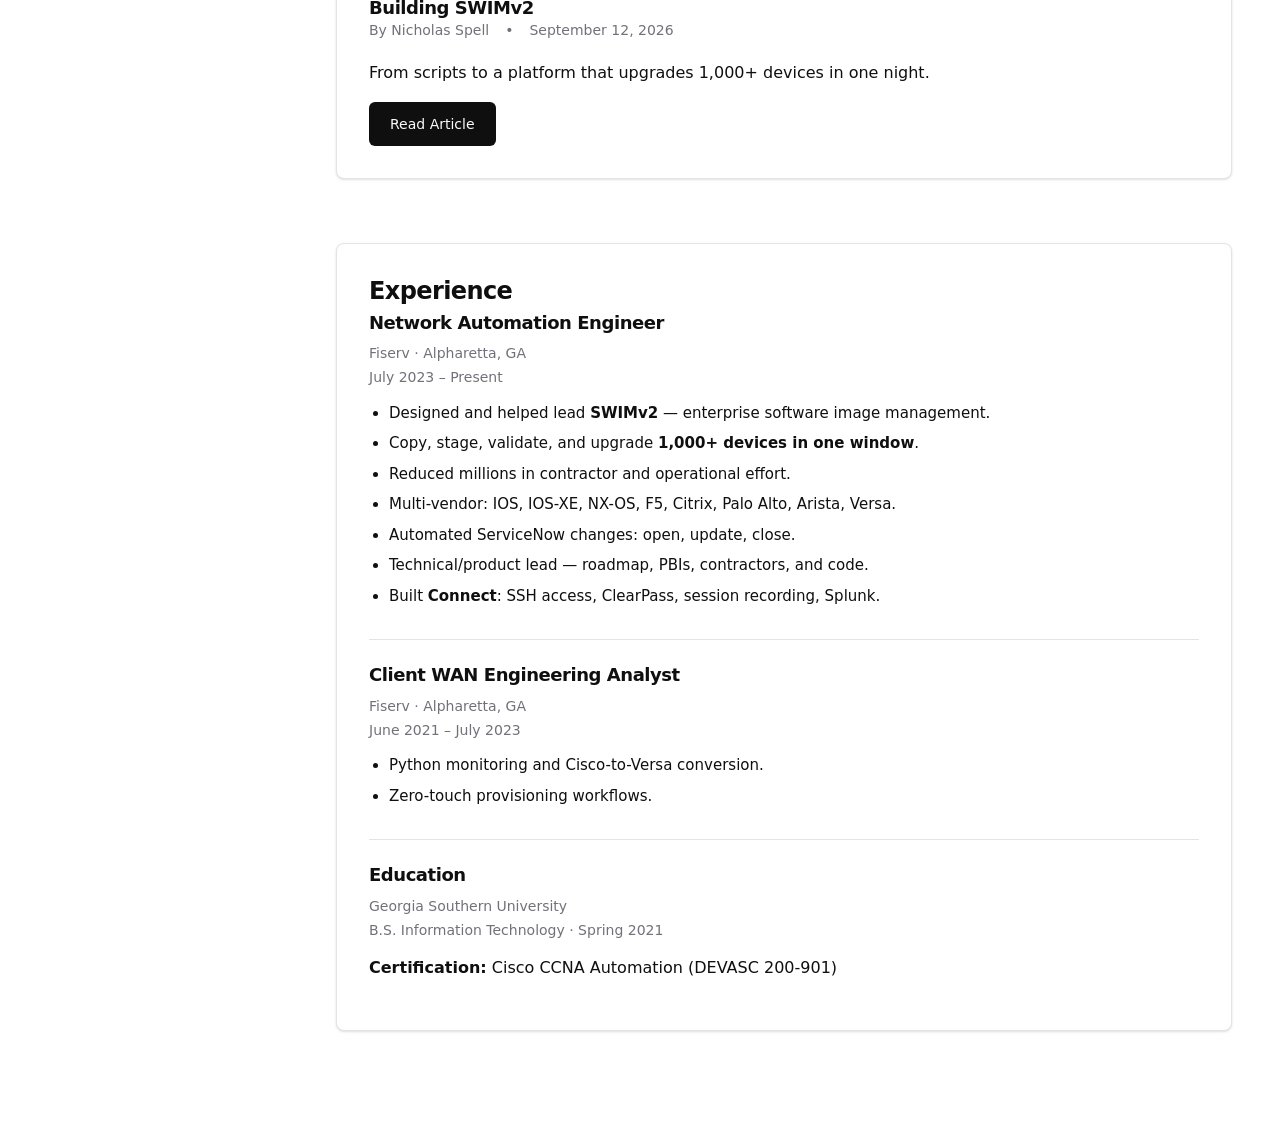
==== commit 4e76f70d: "Tighten copy across the site Shorter homepage, case study, projects, and posts. Same facts, less fil" ====
--- a/index.html
+++ b/index.html
@@ -4,7 +4,7 @@
   <meta charset="utf-8">
   <meta name="viewport" content="width=device-width, initial-scale=1">
   <title>Nicholas Spell – Network Automation Engineer</title>
-  <meta name="description" content="Network automation engineer building enterprise infrastructure software. SWIMv2, 1,000+ device upgrades, multi-vendor orchestration, and measurable operational impact.">
+  <meta name="description" content="Network automation engineer. SWIMv2, 1,000+ device upgrades, multi-vendor, enterprise infrastructure software.">
   <meta name="theme-color" content="#0f0f0f">
   <link rel="icon" href="assets/favicon.ico">
   <link rel="stylesheet" href="style.css">
@@ -69,7 +69,7 @@
           </div>
           <h1>Nicholas Spell</h1>
           <p class="role">Network Automation Engineer</p>
-          <p class="hero-lede">Building software that automates complex infrastructure operations at enterprise scale.</p>
+          <p class="hero-lede">Enterprise infrastructure software at scale.</p>
           <p class="location">Atlanta, GA</p>
           <div class="socials">
             <a href="https://github.com/ns03444">
@@ -113,77 +113,69 @@
         <div class="stack">
           <section class="card">
             <h2>About Me</h2>
-            <p>I am a network automation engineer specializing in Python-based automation, enterprise orchestration, APIs, and software systems for large-scale infrastructure operations.</p>
-            <p>I build tools that replace manual infrastructure processes with repeatable, observable, and scalable automation. Recent work has focused on enterprise network software management, automation platforms, and full-stack applications that coordinate thousands of infrastructure operations.</p>
-            <p>The emphasis is on engineering solutions to operational problems — not simply configuring networks.</p>
+            <p>Network automation engineer. I build Python software that replaces manual infrastructure work with scalable automation — APIs, orchestration, and full-stack systems that run thousands of operations.</p>
             <h3>Technical Skills</h3>
             <div class="skills">
-              <p class="skill"><strong>Languages &amp; development:</strong> <span>Python, Bash, AsyncIO, REST APIs, Django, Flask</span></p>
-              <p class="skill"><strong>Automation:</strong> <span>Enterprise network automation, workflow automation, API integration, parallel execution, background processing, infrastructure orchestration</span></p>
-              <p class="skill"><strong>Networking:</strong> <span>Cisco IOS, IOS-XE, NX-OS, F5 BIG-IP, Citrix / NetScaler, Palo Alto, Arista, Versa</span></p>
+              <p class="skill"><strong>Languages:</strong> <span>Python, Bash, AsyncIO, REST APIs, Django, Flask</span></p>
+              <p class="skill"><strong>Automation:</strong> <span>Orchestration, parallel execution, background jobs, APIs</span></p>
+              <p class="skill"><strong>Networking:</strong> <span>IOS, IOS-XE, NX-OS, F5, Citrix, Palo Alto, Arista, Versa</span></p>
               <p class="skill"><strong>Infrastructure:</strong> <span>Linux, Docker, Kubernetes, Terraform, Git / CI/CD</span></p>
-              <p class="skill"><strong>Enterprise systems:</strong> <span>ServiceNow, Splunk, Power BI, Nautobot, Rundeck</span></p>
+              <p class="skill"><strong>Enterprise:</strong> <span>ServiceNow, Splunk, Power BI, Nautobot, Rundeck</span></p>
             </div>
           </section>
 
           <section class="card">
             <h2>Featured Projects</h2>
-            <p class="card-lede">Enterprise systems first. Earlier work is still on the <a href="projects.html">projects</a> page.</p>
             <div class="teasers">
               <div class="teaser featured">
-                <p class="project-kicker">Enterprise case study</p>
-                <h3><a href="swim.html">SWIMv2 — Network Software Image Management</a></h3>
-                <p>A full-stack automation platform for managing and executing network software image upgrades across multiple vendors. Designed to run copy, staging, validation, and upgrades across 1,000+ devices in a single maintenance window, with ServiceNow change management in the loop.</p>
+                <p class="project-kicker">Case study</p>
+                <h3><a href="swim.html">SWIMv2 — Software Image Management</a></h3>
+                <p>Multi-vendor upgrade platform. 1,000+ devices per window. ServiceNow in the loop.</p>
               </div>
               <div class="teaser">
-                <h3><a href="projects.html#connect">Connect — Enterprise SSH / Network Access Platform</a></h3>
-                <p>A replacement network-access platform combining Linux services, authentication, interactive terminal access, session recording, and observability.</p>
+                <h3><a href="projects.html#connect">Connect — SSH Access Platform</a></h3>
+                <p>Linux services, auth, session recording, Splunk.</p>
               </div>
               <div class="teaser">
                 <h3><a href="projects.html#libraries">Network Automation Libraries</a></h3>
-                <p>Shared Python libraries and SDKs for device operations, orchestration, and reusable automation patterns across vendors.</p>
+                <p>Shared Python SDKs for device operations and orchestration.</p>
               </div>
             </div>
           </section>
 
           <section class="card">
             <h2>Latest Blog Post</h2>
-            <h3><a href="posts/building-swimv2.html">Building SWIMv2: Automating Network Upgrades at Enterprise Scale</a></h3>
+            <h3><a href="posts/building-swimv2.html">Building SWIMv2</a></h3>
             <p class="meta"><span>By Nicholas Spell</span><span>•</span><time datetime="2026-09-12">September 12, 2026</time></p>
-            <p>The story of moving from network scripting to a production automation platform — and what it takes to coordinate software upgrades across more than a thousand devices in one night.</p>
+            <p>From scripts to a platform that upgrades 1,000+ devices in one night.</p>
             <a class="btn" href="posts/building-swimv2.html">Read Article</a>
           </section>
 
           <section class="card">
             <h2>Experience</h2>
-            <p class="card-lede">Professional experience and education</p>
 
             <div class="experience">
               <h3>Network Automation Engineer</h3>
               <p class="where">Fiserv · Alpharetta, GA</p>
               <p class="when">July 2023 – Present</p>
               <ul>
-                <li>Designed and helped lead development of <strong>SWIMv2</strong>, an enterprise network software image management and upgrade automation platform.</li>
-                <li>Built automation capable of executing software image copy, staging, validation, and upgrades across <strong>1,000+ devices in a single maintenance window</strong>.</li>
-                <li>Helped dramatically reduce manual engineering and contractor effort, reducing millions of dollars in contractor and operational work.</li>
-                <li>Developed a multi-vendor architecture supporting Cisco IOS, IOS-XE, NX-OS, Versa, F5, Citrix/NetScaler, Palo Alto, and Arista.</li>
-                <li>Built full-stack workflows connecting the web application, backend services, enterprise orchestration, device connectivity, parallel execution, and change-management systems.</li>
-                <li>Automated the ServiceNow change-management lifecycle — opening changes, updating them during execution, and closing them after successful completion.</li>
-                <li>Implemented background orchestration for device reachability, validation, execution, monitoring, and parallel device operations.</li>
-                <li>Served as a technical/product lead for SWIM: helping define the roadmap, break work into PBIs, coordinate contractor development, establish implementation patterns, and contribute directly to the codebase.</li>
-                <li>Built a replacement network-access platform (Connect) with Linux/systemd services, ClearPass/TACACS+ authentication, session recording, and Splunk observability.</li>
-                <li>Earlier in the role: Python SDKs for SD-WAN operations, Infrastructure as Code with Terraform and Docker, and reporting/visualization with Python and Power BI.</li>
+                <li>Designed and helped lead <strong>SWIMv2</strong> — enterprise software image management.</li>
+                <li>Copy, stage, validate, and upgrade <strong>1,000+ devices in one window</strong>.</li>
+                <li>Reduced millions in contractor and operational effort.</li>
+                <li>Multi-vendor: IOS, IOS-XE, NX-OS, F5, Citrix, Palo Alto, Arista, Versa.</li>
+                <li>Automated ServiceNow changes: open, update, close.</li>
+                <li>Technical/product lead — roadmap, PBIs, contractors, and code.</li>
+                <li>Built <strong>Connect</strong>: SSH access, ClearPass, session recording, Splunk.</li>
               </ul>
             </div>
 
             <div class="experience">
               <h3>Client WAN Engineering Analyst</h3>
               <p class="where">Fiserv · Alpharetta, GA</p>
-              <p class="when">June 2021 – July 2023 · 2 yrs 1 mo</p>
+              <p class="when">June 2021 – July 2023</p>
               <ul>
-                <li>Developed Python automation for network device monitoring and faster incident resolution.</li>
-                <li>Built zero-touch provisioning workflows and configuration conversion from Cisco to Versa.</li>
-                <li>This was the scripting-and-operations foundation that later became product work on SWIM and Connect.</li>
+                <li>Python monitoring and Cisco-to-Versa conversion.</li>
+                <li>Zero-touch provisioning workflows.</li>
               </ul>
             </div>
 
--- a/style.css
+++ b/style.css
@@ -625,17 +625,16 @@
 .workflow-step {
   border: 1px solid var(--border);
   border-radius: var(--radius);
-  padding: 0.85rem 0.8rem;
+  padding: 0.75rem 0.8rem;
   background: var(--muted);
-  font-size: 0.8125rem;
-  color: var(--muted-foreground);
+  font-size: 0.875rem;
+  text-align: center;
 }
 
 .workflow-step strong {
   display: block;
   color: var(--foreground);
   font-size: 0.875rem;
-  margin-bottom: 0.3rem;
 }
 
 .arch {
@@ -670,19 +669,9 @@
 .challenge {
   border: 1px solid var(--border);
   border-radius: var(--radius);
-  padding: 0.85rem 1rem;
+  padding: 0.75rem 1rem;
   font-size: 0.9rem;
   background: var(--card);
-}
-
-.challenge strong {
-  display: block;
-  margin-bottom: 0.25rem;
-}
-
-.challenge span {
-  color: var(--muted-foreground);
-  font-size: 0.875rem;
 }
 
 .split {
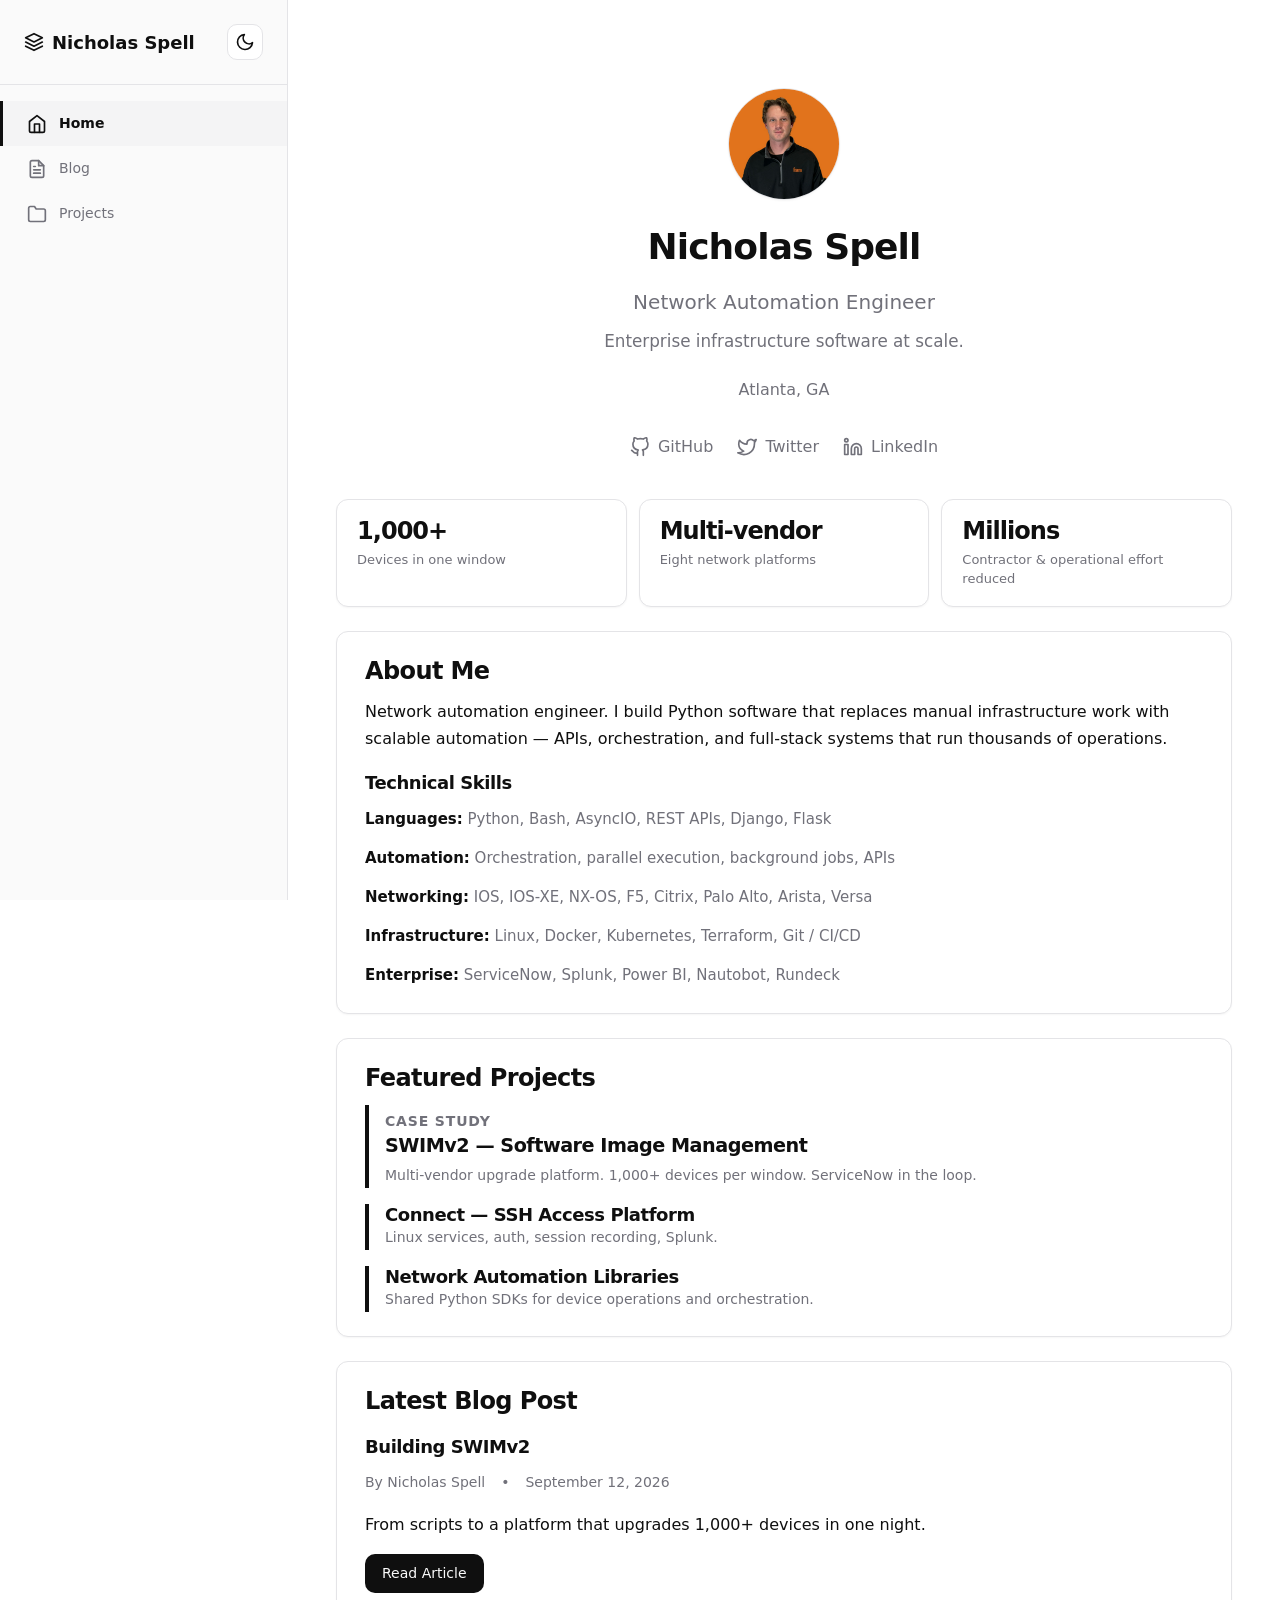
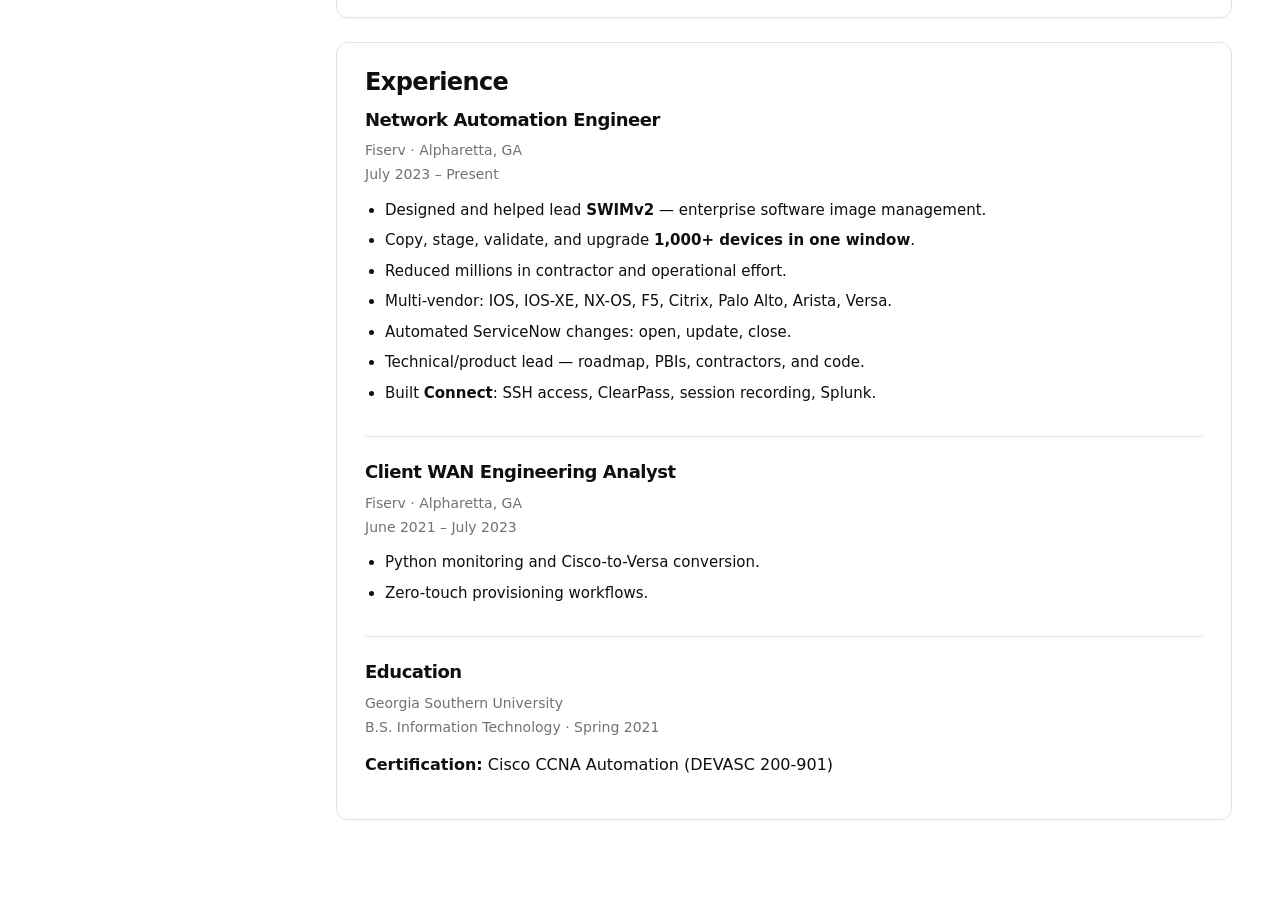
==== commit 9d4b85ed: "Fix stats cards and refresh UI Render highlights as three metric cards, stop CSS from being cached s" ====
--- a/index.html
+++ b/index.html
@@ -7,7 +7,7 @@
   <meta name="description" content="Network automation engineer. SWIMv2, 1,000+ device upgrades, multi-vendor, enterprise infrastructure software.">
   <meta name="theme-color" content="#0f0f0f">
   <link rel="icon" href="assets/favicon.ico">
-  <link rel="stylesheet" href="style.css">
+  <link rel="stylesheet" href="style.css?v=4">
   <script>
     try {
       if (localStorage.getItem("theme") === "dark") {
@@ -95,22 +95,22 @@
           </div>
         </header>
 
-        <div class="proof" aria-label="Highlights">
-          <div class="proof-item">
-            <strong>1,000+ devices</strong>
-            <span>Automated in a single maintenance window</span>
+        <div class="stack">
+          <div class="proof" aria-label="Highlights">
+            <div class="proof-item">
+              <strong>1,000+</strong>
+              <span>Devices in one window</span>
+            </div>
+            <div class="proof-item">
+              <strong>Multi-vendor</strong>
+              <span>Eight network platforms</span>
+            </div>
+            <div class="proof-item">
+              <strong>Millions</strong>
+              <span>Contractor &amp; operational effort reduced</span>
+            </div>
           </div>
-          <div class="proof-item">
-            <strong>Multi-vendor</strong>
-            <span>IOS, IOS-XE, NX-OS, F5, Citrix, Palo Alto, Arista, Versa</span>
-          </div>
-          <div class="proof-item">
-            <strong>Millions saved</strong>
-            <span>Reduced contractor and operational effort</span>
-          </div>
-        </div>
 
-        <div class="stack">
           <section class="card">
             <h2>About Me</h2>
             <p>Network automation engineer. I build Python software that replaces manual infrastructure work with scalable automation — APIs, orchestration, and full-stack systems that run thousands of operations.</p>
--- a/style.css
+++ b/style.css
@@ -14,9 +14,9 @@
   --border: #e4e4e7;
   --sidebar: #fafafa;
   --ring: #0f0f0f;
-  --radius: 0.5rem;
-  --shadow: 0 1px 3px rgb(0 0 0 / 0.1), 0 1px 2px -1px rgb(0 0 0 / 0.1);
-  --shadow-hover: 0 10px 30px rgb(0 0 0 / 0.1);
+  --radius: 0.75rem;
+  --shadow: 0 1px 2px rgb(0 0 0 / 0.04);
+  --shadow-hover: 0 4px 16px rgb(0 0 0 / 0.06);
   --sidebar-width: 18rem;
   --space: 1rem;
   --space-lg: 1.5rem;
@@ -38,8 +38,8 @@
   --border: #262626;
   --sidebar: #171717;
   --ring: #d4d4d8;
-  --shadow: 0 1px 3px rgb(0 0 0 / 0.4);
-  --shadow-hover: 0 10px 30px rgb(0 0 0 / 0.45);
+  --shadow: 0 1px 2px rgb(0 0 0 / 0.4);
+  --shadow-hover: 0 4px 16px rgb(0 0 0 / 0.45);
 }
 
 *,
@@ -208,12 +208,12 @@
 
 .theme-toggle {
   flex-shrink: 0;
-  width: 2.5rem;
-  height: 2.5rem;
+  width: 2.25rem;
+  height: 2.25rem;
   display: inline-flex;
   align-items: center;
   justify-content: center;
-  border-radius: 0.375rem;
+  border-radius: calc(var(--radius) - 2px);
   border: 1px solid var(--border);
   background: var(--background);
   color: var(--foreground);
@@ -233,7 +233,7 @@
 
 .hero {
   text-align: center;
-  padding: var(--space-2xl) 0 3rem;
+  padding: 3rem 0 2.5rem;
 }
 
 .avatar {
@@ -242,6 +242,8 @@
   margin: 0 auto 1.5rem;
   border-radius: 9999px;
   overflow: hidden;
+  border: 1px solid var(--border);
+  box-shadow: var(--shadow);
 }
 
 .avatar img {
@@ -301,7 +303,7 @@
 .stack {
   display: flex;
   flex-direction: column;
-  gap: var(--space-2xl);
+  gap: 1.5rem;
   padding-bottom: var(--space-xl);
 }
 
@@ -310,11 +312,15 @@
   border-radius: var(--radius);
   background: var(--card);
   box-shadow: var(--shadow);
-  padding: var(--space-xl);
+  padding: 1.5rem 1.75rem;
 }
 
 .card h2 {
-  margin-bottom: 0.35rem;
+  margin-bottom: 0.75rem;
+}
+
+.card > h3 {
+  margin: 1.25rem 0 0.75rem;
 }
 
 .card-lede {
@@ -398,9 +404,9 @@
   align-items: center;
   justify-content: center;
   gap: 0.5rem;
-  min-height: 2.75rem;
-  padding: 0.5rem 1.25rem;
-  border-radius: 0.375rem;
+  min-height: 2.25rem;
+  padding: 0.5rem 1rem;
+  border-radius: calc(var(--radius) - 2px);
   border: 1px solid transparent;
   background: var(--primary);
   color: var(--primary-foreground);
@@ -463,15 +469,14 @@
   display: flex;
   flex-direction: column;
   border: 1px solid var(--border);
-  border-radius: 0.75rem;
+  border-radius: var(--radius);
   background: var(--card);
   box-shadow: var(--shadow);
   padding: var(--space-lg);
-  transition: transform 0.2s ease, box-shadow 0.2s ease;
+  transition: box-shadow 0.15s ease;
 }
 
 .blog-card:hover {
-  transform: translateY(-4px);
   box-shadow: var(--shadow-hover);
 }
 
@@ -556,29 +561,34 @@
 .proof {
   display: grid;
   grid-template-columns: repeat(3, minmax(0, 1fr));
-  gap: 1rem;
-  margin: 0 0 var(--space-2xl);
+  gap: 0.75rem;
 }
 
 .proof-item {
+  display: flex;
+  flex-direction: column;
+  gap: 0.35rem;
   border: 1px solid var(--border);
   border-radius: var(--radius);
   background: var(--card);
   box-shadow: var(--shadow);
-  padding: 1.25rem 1rem;
-  text-align: center;
+  padding: 1.15rem 1.25rem;
+  text-align: left;
 }
 
 .proof-item strong {
   display: block;
-  font-size: 1.35rem;
-  letter-spacing: -0.03em;
-  margin-bottom: 0.35rem;
+  font-size: 1.5rem;
+  font-weight: 600;
+  letter-spacing: -0.04em;
+  line-height: 1.15;
 }
 
 .proof-item span {
-  color: var(--muted-foreground);
-  font-size: 0.875rem;
+  display: block;
+  color: var(--muted-foreground);
+  font-size: 0.8125rem;
+  line-height: 1.4;
 }
 
 .project-kicker {
@@ -829,7 +839,7 @@
   }
 
   .proof {
-    grid-template-columns: 1fr;
+    grid-template-columns: repeat(3, minmax(0, 1fr));
   }
 
   .workflow {
@@ -884,7 +894,11 @@
     grid-template-columns: 1fr;
   }
 
+  .proof {
+    grid-template-columns: 1fr;
+  }
+
   .proof-item strong {
-    font-size: 1.2rem;
-  }
-}
+    font-size: 1.25rem;
+  }
+}
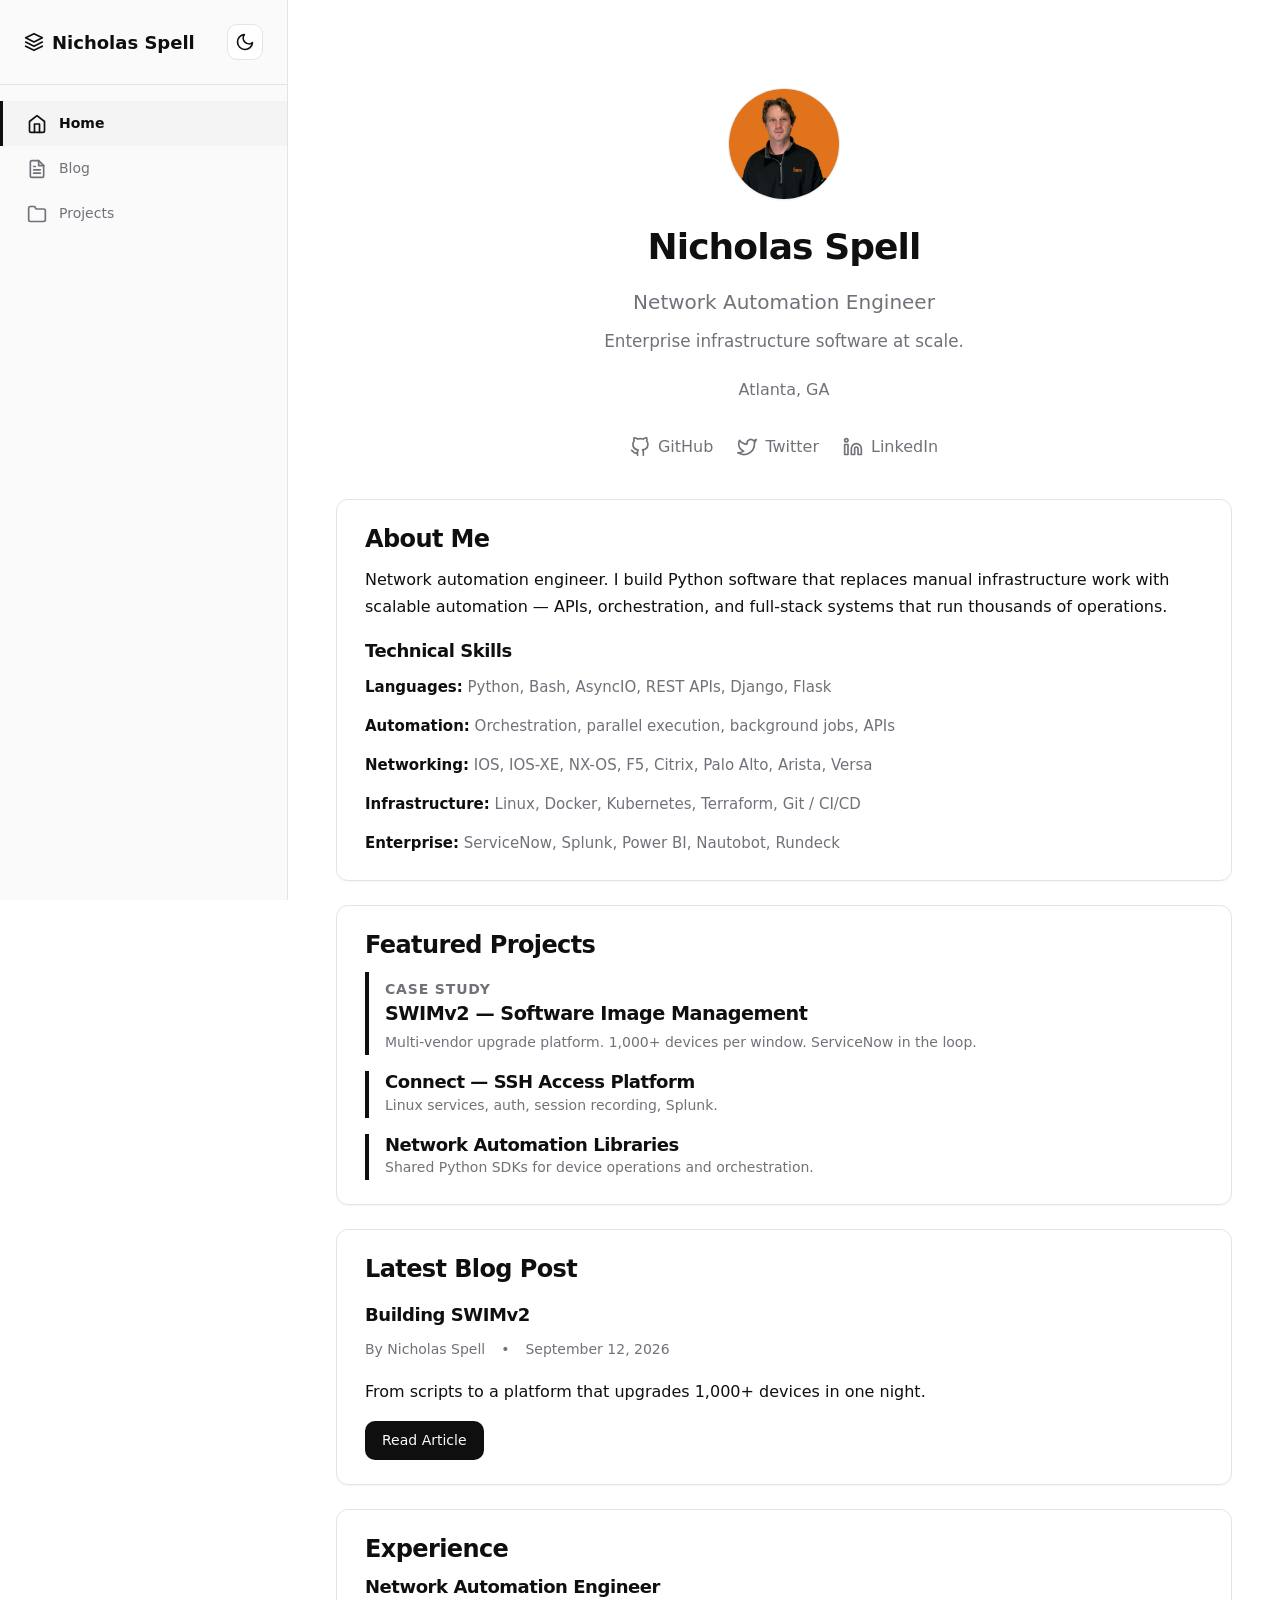
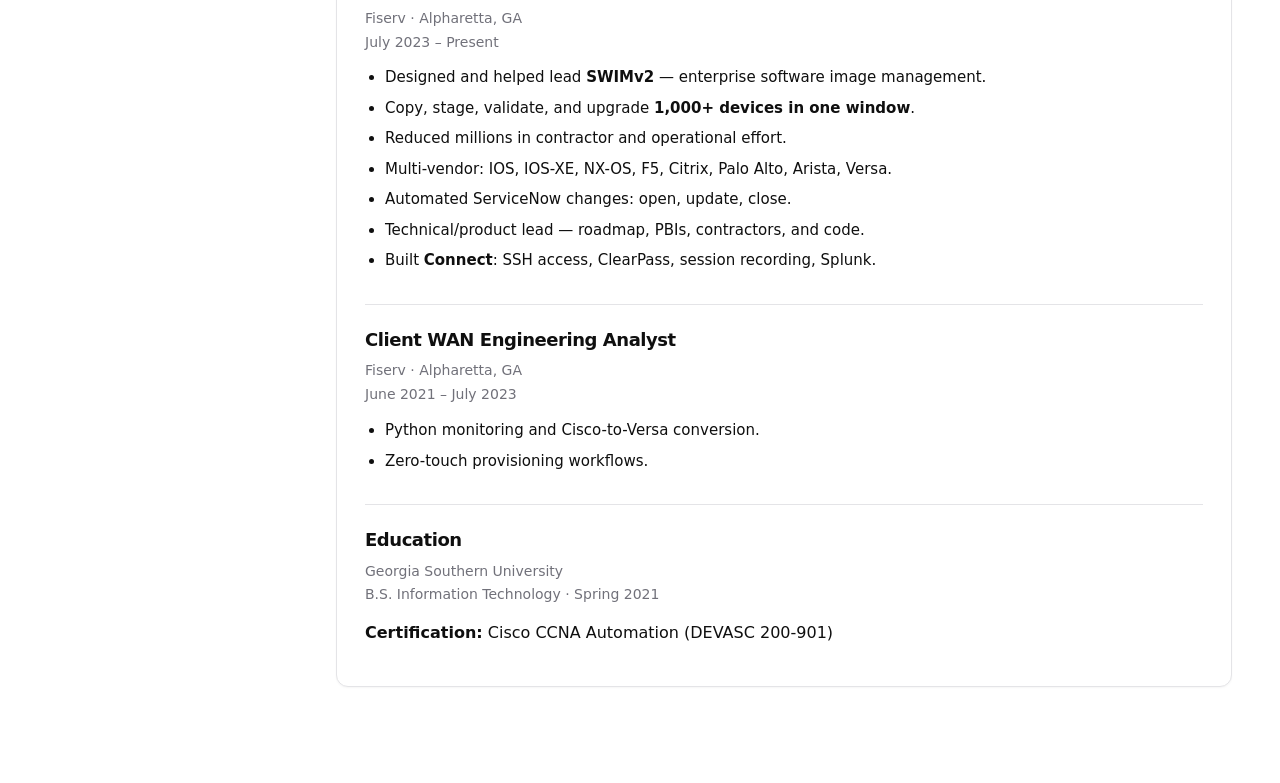
==== commit e4c72af4: "Remove highlight metric cards Drop the 1,000+ / multi-vendor / millions cards from the homepage and " ====
--- a/index.html
+++ b/index.html
@@ -7,7 +7,7 @@
   <meta name="description" content="Network automation engineer. SWIMv2, 1,000+ device upgrades, multi-vendor, enterprise infrastructure software.">
   <meta name="theme-color" content="#0f0f0f">
   <link rel="icon" href="assets/favicon.ico">
-  <link rel="stylesheet" href="style.css?v=4">
+  <link rel="stylesheet" href="style.css?v=5">
   <script>
     try {
       if (localStorage.getItem("theme") === "dark") {
@@ -96,21 +96,6 @@
         </header>
 
         <div class="stack">
-          <div class="proof" aria-label="Highlights">
-            <div class="proof-item">
-              <strong>1,000+</strong>
-              <span>Devices in one window</span>
-            </div>
-            <div class="proof-item">
-              <strong>Multi-vendor</strong>
-              <span>Eight network platforms</span>
-            </div>
-            <div class="proof-item">
-              <strong>Millions</strong>
-              <span>Contractor &amp; operational effort reduced</span>
-            </div>
-          </div>
-
           <section class="card">
             <h2>About Me</h2>
             <p>Network automation engineer. I build Python software that replaces manual infrastructure work with scalable automation — APIs, orchestration, and full-stack systems that run thousands of operations.</p>
--- a/style.css
+++ b/style.css
@@ -556,40 +556,7 @@
   border-top: 1px solid var(--border);
 }
 
-/* Proof stats, workflow, architecture — same tokens, extra structure */
-
-.proof {
-  display: grid;
-  grid-template-columns: repeat(3, minmax(0, 1fr));
-  gap: 0.75rem;
-}
-
-.proof-item {
-  display: flex;
-  flex-direction: column;
-  gap: 0.35rem;
-  border: 1px solid var(--border);
-  border-radius: var(--radius);
-  background: var(--card);
-  box-shadow: var(--shadow);
-  padding: 1.15rem 1.25rem;
-  text-align: left;
-}
-
-.proof-item strong {
-  display: block;
-  font-size: 1.5rem;
-  font-weight: 600;
-  letter-spacing: -0.04em;
-  line-height: 1.15;
-}
-
-.proof-item span {
-  display: block;
-  color: var(--muted-foreground);
-  font-size: 0.8125rem;
-  line-height: 1.4;
-}
+/* Workflow, architecture, vendors */
 
 .project-kicker {
   font-size: 0.75rem;
@@ -838,10 +805,6 @@
     max-width: none;
   }
 
-  .proof {
-    grid-template-columns: repeat(3, minmax(0, 1fr));
-  }
-
   .workflow {
     grid-template-columns: repeat(2, minmax(0, 1fr));
   }
@@ -893,12 +856,4 @@
   .workflow {
     grid-template-columns: 1fr;
   }
-
-  .proof {
-    grid-template-columns: 1fr;
-  }
-
-  .proof-item strong {
-    font-size: 1.25rem;
-  }
-}
+}
